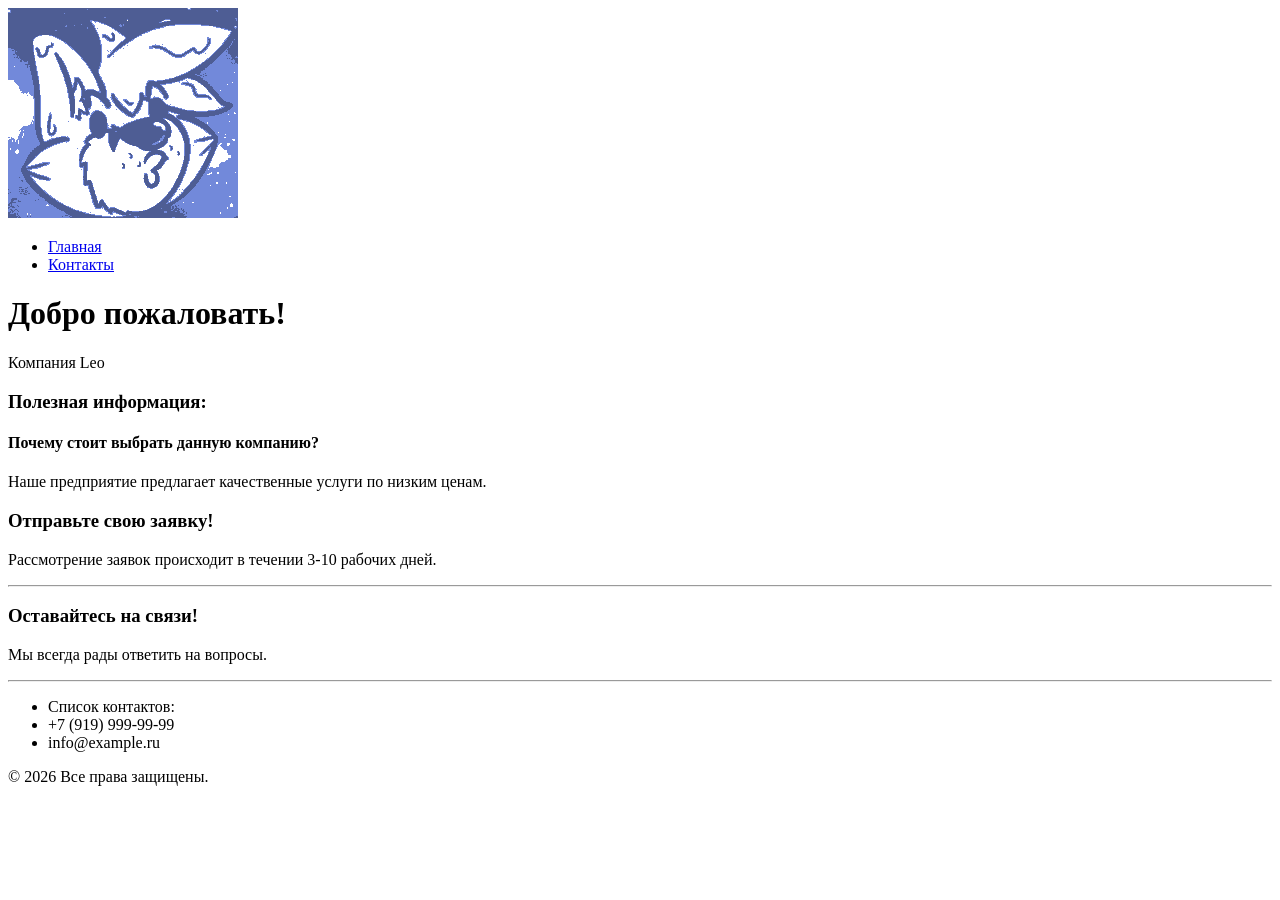
==== index.html @ b614b049 "Rewrote index.html added contacts.html" ====
<!doctype html>
<html>
<head>
    <meta charset="UTF-8">
    <meta name="viewport" content="width=device-width, initial-scale=1.0">
    <title>Главная Страница</title>

</head>
<body>
    <header>
        <div class="logo">
            <a href="index.html">
                <img src="Logo.png" alt="Логотип компании">
            </a>
        </div>
        <nav>
            <ul>
                <li><a href="index.html">Главная</a></li>
                <li><a href="contacts.html">Контакты</a></li>
            </ul>
        </nav>
    </header>

    <main>
        <h1>Добро пожаловать!</h1>
        <p>Компания Leo</p>
        <h3>Полезная информация:</h3>
        <h4>Почему стоит выбрать данную компанию?</h4>
        <p>Наше предприятие предлагает качественные услуги по низким ценам.</p>
        <h3>Отправьте свою заявку!</h3>
        <p>Рассмотрение заявок происходит в течении 3-10 рабочих дней.</p>
        <hr>
    </main>
</body>
<footer>
        <h3>Оставайтесь на связи!</h3>
        <p>Мы всегда рады ответить на вопросы.</p>
        <hr>

        <ul>
            <li>Список контактов:</li>
            <li>+7 (919) 999-99-99</li>
            <li>info@example.ru</li>
        </ul>
        <p>&copy; 2026 Все права защищены.</p>
    </footer>
</html>
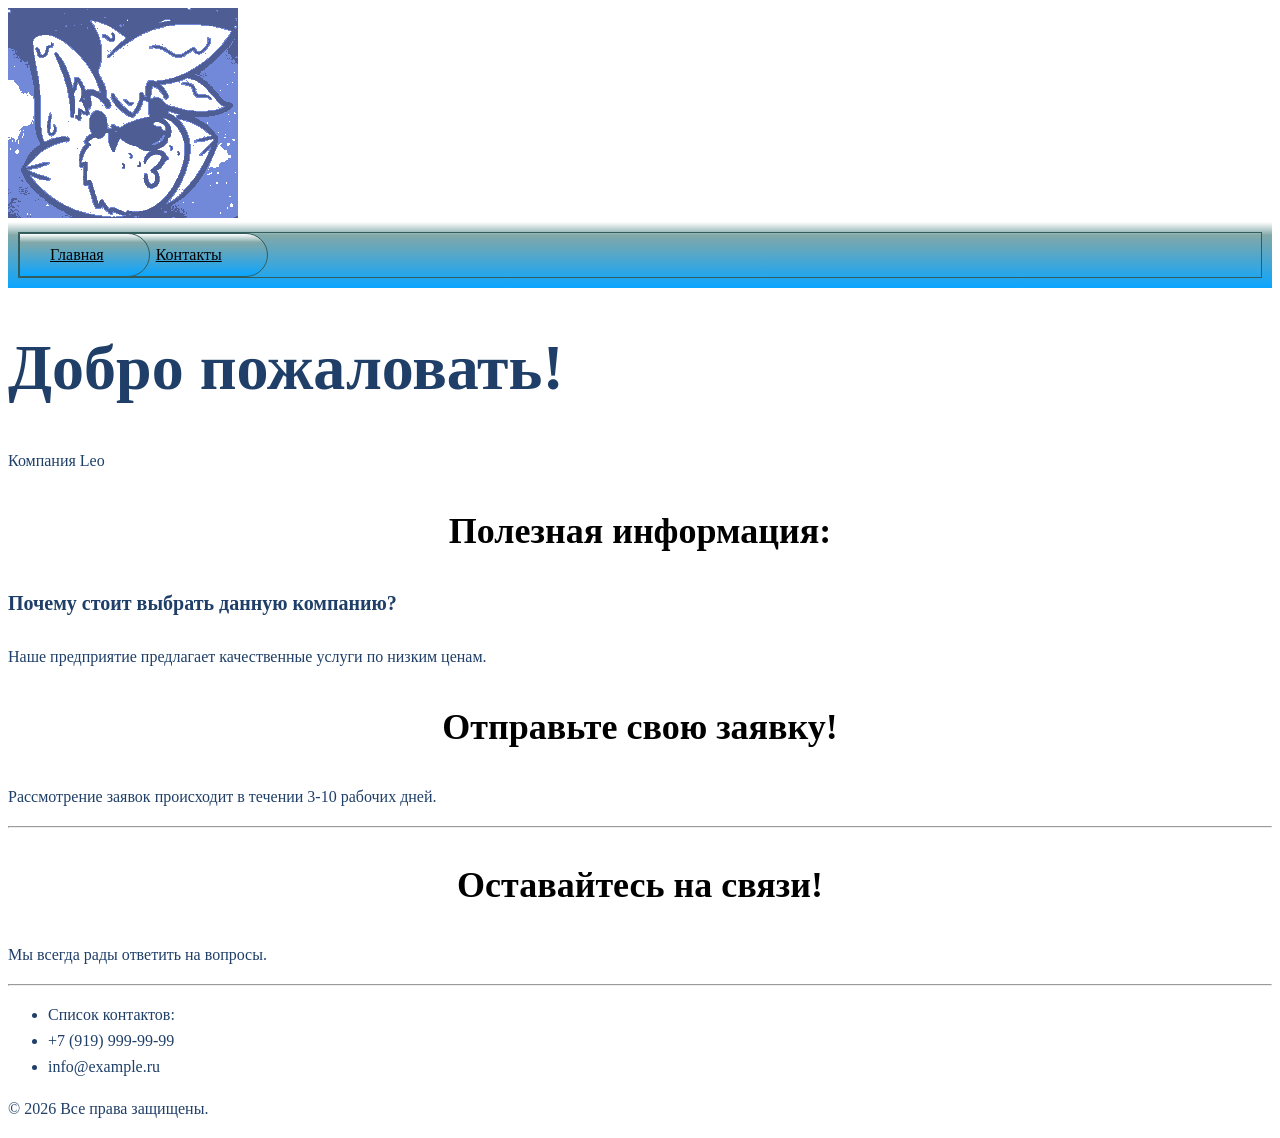
==== commit a4bd4058: "Changed style.css, moved images, changed index.html and contacts.html" ====
--- a/index.html
+++ b/index.html
@@ -4,16 +4,16 @@
     <meta charset="UTF-8">
     <meta name="viewport" content="width=device-width, initial-scale=1.0">
     <title>Главная Страница</title>
-
+    <link rel="stylesheet" href="src/assets/styles/style.css">
 </head>
 <body>
     <header>
         <div class="logo">
             <a href="index.html">
-                <img src="Logo.png" alt="Логотип компании">
+                <img src="src/assets/img/Logo.png" alt="Логотип компании">
             </a>
         </div>
-        <nav>
+        <nav class="breadcrumb-menu"">
             <ul>
                 <li><a href="index.html">Главная</a></li>
                 <li><a href="contacts.html">Контакты</a></li>
@@ -22,26 +22,26 @@
     </header>
 
     <main>
-        <h1>Добро пожаловать!</h1>
-        <p>Компания Leo</p>
-        <h3>Полезная информация:</h3>
-        <h4>Почему стоит выбрать данную компанию?</h4>
-        <p>Наше предприятие предлагает качественные услуги по низким ценам.</p>
-        <h3>Отправьте свою заявку!</h3>
-        <p>Рассмотрение заявок происходит в течении 3-10 рабочих дней.</p>
+        <h1 class="title-main">Добро пожаловать!</h1>
+        <p class="text-primary">Компания Leo</p>
+        <h3 class="title-tertiary">Полезная информация:</h3>
+        <h4 class="title-quaternary">Почему стоит выбрать данную компанию?</h4>
+        <p class="text-primary">Наше предприятие предлагает качественные услуги по низким ценам.</p>
+        <h3 class="title-tertiary">Отправьте свою заявку!</h3>
+        <p class="text-primary">Рассмотрение заявок происходит в течении 3-10 рабочих дней.</p>
         <hr>
     </main>
 </body>
 <footer>
-        <h3>Оставайтесь на связи!</h3>
-        <p>Мы всегда рады ответить на вопросы.</p>
+        <h3 class="title-tertiary">Оставайтесь на связи!</h3>
+        <p class="text-primary">Мы всегда рады ответить на вопросы.</p>
         <hr>
 
         <ul>
-            <li>Список контактов:</li>
-            <li>+7 (919) 999-99-99</li>
-            <li>info@example.ru</li>
+            <li class="text-primary">Список контактов:</li>
+            <li class="text-primary">+7 (919) 999-99-99</li>
+            <li class="text-primary">info@example.ru</li>
         </ul>
-        <p>&copy; 2026 Все права защищены.</p>
-    </footer>
+        <p class="text-primary">&copy; 2026 Все права защищены.</p>
+</footer>
 </html>
--- a/src/assets/styles/style.css
+++ b/src/assets/styles/style.css
@@ -0,0 +1,104 @@
+@import "./global.css";
+@import "./fonts.css";
+@import "./utils.css";
+
+.text-primary{ /*Параграфы*/
+    font-size: 16px;
+    line-height: 26px;
+    color: #1F3F68;
+}
+
+.title-main{ /*h1*/
+    font-size: 64px;
+    color: #1F3F68;
+}
+
+.title-secondary { /*h2*/
+    font-weight: 500;
+    font-size: 44px;
+    text-align: center;
+}
+
+.title-tertiary  { /*h3*/
+    font-size: 36px;
+    text-align: center;
+}
+
+.title-quaternary { /*h4*/
+    font-size: 20px;
+    line-height: 30px;
+    color: #1F3F68;
+}
+
+.form-field {  /*Поля ввода*/
+    border: 1px solid #356EAD;
+    box-sizing: border-box;
+    border-radius: 10px;
+    opacity: 0.4;
+}
+
+.button-submit { /*Отправка формы*/
+    background: linear-gradient(90deg, #4d6cb3 0%, #457dff 50%, #5f00f8 100%);
+    color: #ffffff;
+    text-align: center;
+    font-family: 'Inter';
+    font-weight: 600;
+    font-size: 16px;
+    letter-spacing: 0.5px;
+    text-transform: uppercase;
+    border-radius: 16px;
+    padding: 14px 32px;
+    border: none;
+    cursor: pointer;
+    display: inline-block;
+    transition: opacity 0.2s ease, transform 0.1s ease;
+}
+
+.contact-form { /*Вид формы*/
+    
+    background-image: url('../img/background.png');
+    background-size: cover;
+    background-position: center;
+    background-repeat: no-repeat;
+}
+
+.breadcrumb-menu{ /*Хлебные крошки*/
+    background: linear-gradient(to bottom, #ffffff 0%, #82a8a8 20%, #0aa5ff 100%);
+     padding: 10px;
+}
+
+.breadcrumb-menu ul {
+  display: flex;
+  padding: 0;
+  margin: 0;
+  border: 1px solid #335c5c;
+  overflow: hidden;
+}
+
+.breadcrumb-menu li {
+  margin-right: -25px; 
+  position: relative;
+}
+
+.breadcrumb-menu li a, 
+.breadcrumb-menu li.active {
+  display: block;
+  padding: 12px 45px 12px 30px;
+  color: #000;
+  font-size: 16px;
+  background: linear-gradient(to bottom, #ffffff 0%, #82a8a8 20%, #0aa5ff 100%);
+  border-radius: 0 30px 30px 0;
+  border: 1px solid #335c5c;
+} 
+
+.breadcrumbs li.active {
+  background: transparent;
+  border-color: transparent;
+  box-shadow: none;
+}
+/*Настройка z-index*/
+.breadcrumb-menu li:nth-child(1) { z-index: 4; }
+.breadcrumb-menu li:nth-child(2) { z-index: 3; }
+.breadcrumb-menu li:nth-child(3) { z-index: 2; }
+.breadcrumb-menu li:nth-child(4) { z-index: 1; }
+
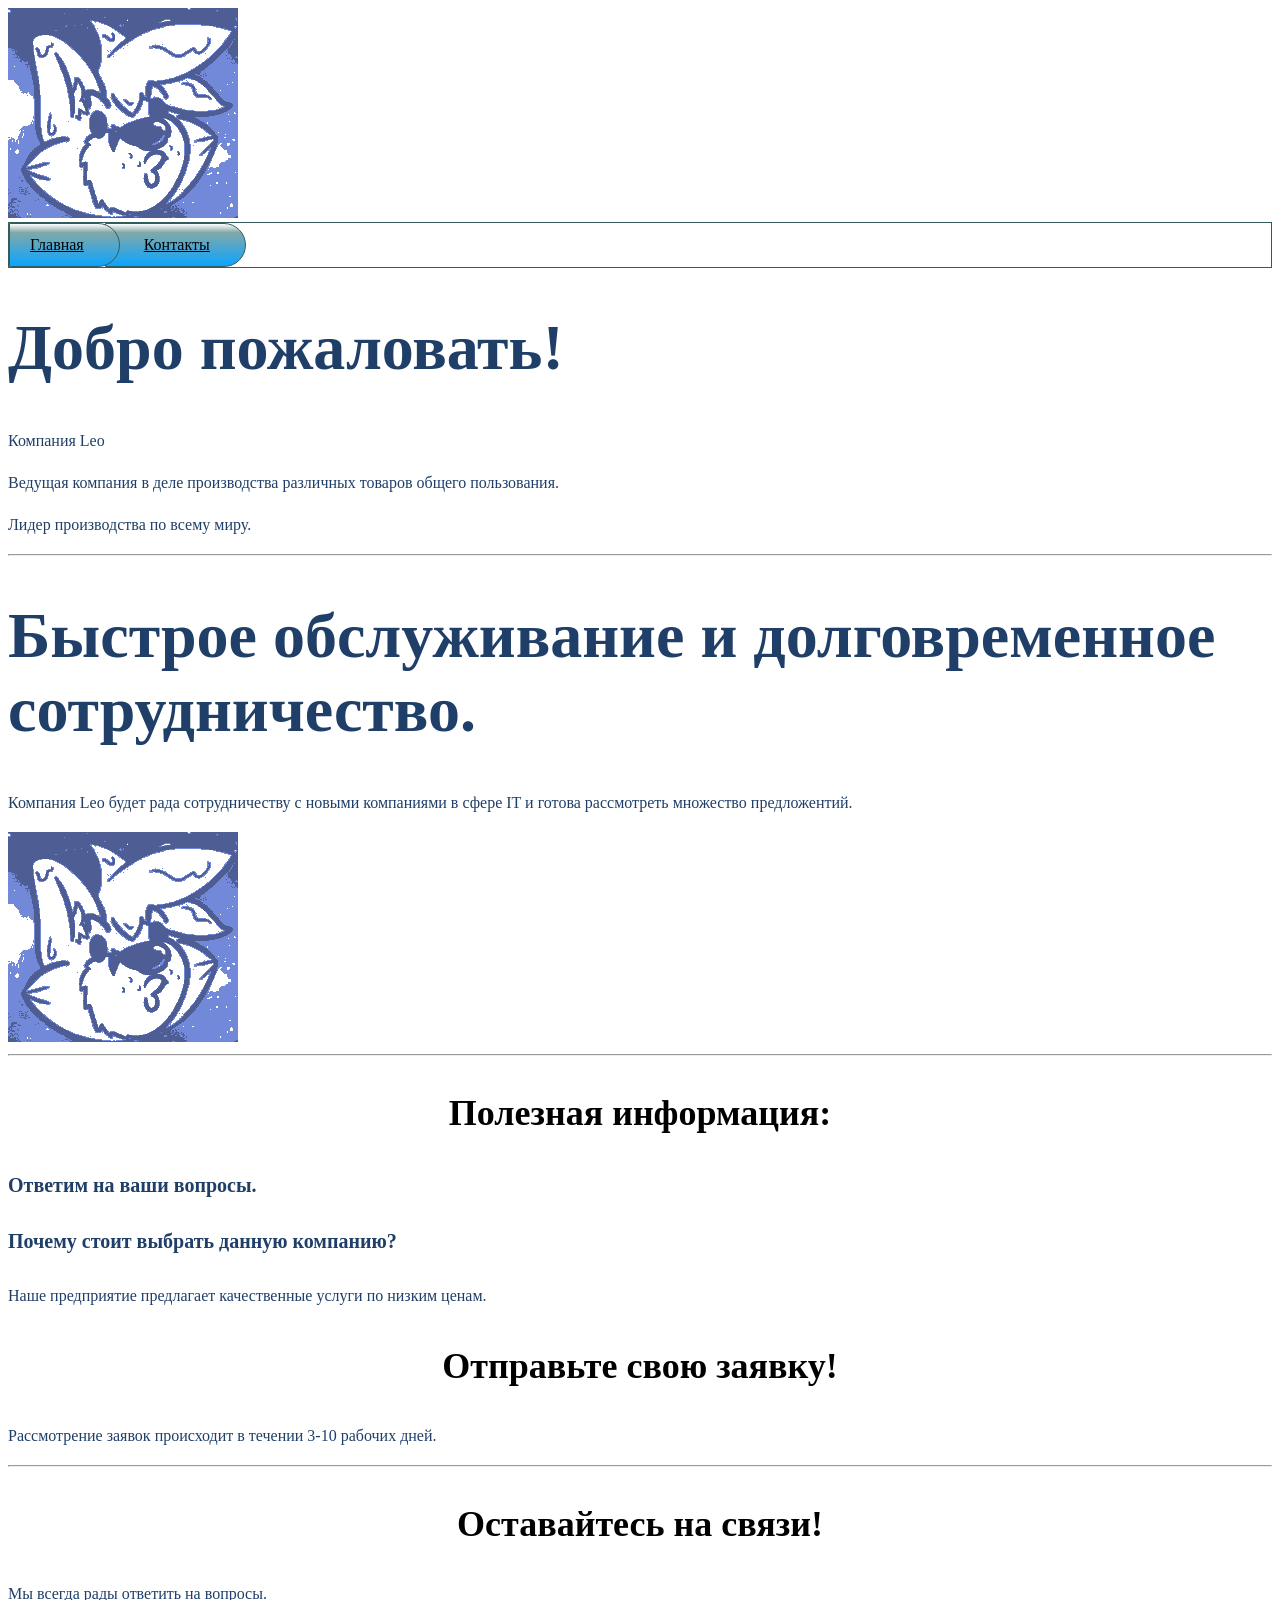
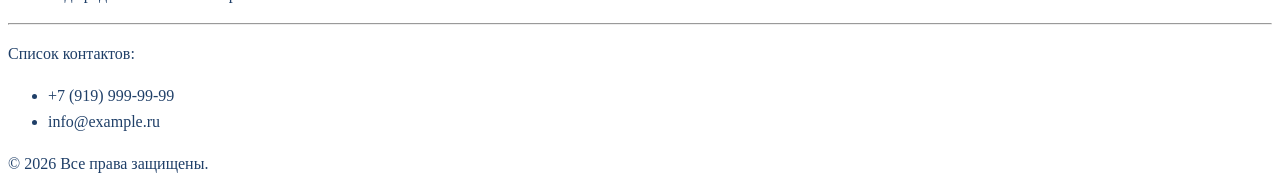
==== commit e713bc1a: "Added blocks. Fixed styles." ====
--- a/index.html
+++ b/index.html
@@ -7,13 +7,13 @@
     <link rel="stylesheet" href="src/assets/styles/style.css">
 </head>
 <body>
-    <header>
+    <header class = "main-header">
         <div class="logo">
             <a href="index.html">
                 <img src="src/assets/img/Logo.png" alt="Логотип компании">
             </a>
         </div>
-        <nav class="breadcrumb-menu"">
+        <nav class="breadcrumb-menu">
             <ul>
                 <li><a href="index.html">Главная</a></li>
                 <li><a href="contacts.html">Контакты</a></li>
@@ -22,26 +22,65 @@
     </header>
 
     <main>
-        <h1 class="title-main">Добро пожаловать!</h1>
-        <p class="text-primary">Компания Leo</p>
-        <h3 class="title-tertiary">Полезная информация:</h3>
-        <h4 class="title-quaternary">Почему стоит выбрать данную компанию?</h4>
-        <p class="text-primary">Наше предприятие предлагает качественные услуги по низким ценам.</p>
-        <h3 class="title-tertiary">Отправьте свою заявку!</h3>
-        <p class="text-primary">Рассмотрение заявок происходит в течении 3-10 рабочих дней.</p>
+        <div class = "welcome-section">
+            <div class = "welcome-message">
+                <h1 class="title-main">Добро пожаловать!</h1>
+                <p class="text-primary">Компания Leo</p>
+            </div>
+            
+            <div class = "welcome-description">
+                <p class="text-primary">Ведущая компания в деле производства различных товаров общего пользования.</p>
+                <p class="text-primary">Лидер производства по всему миру.</p>
+            </div>
+        </div>
+        <hr>
+
+        <div class = "advert-section">
+            <div class = "advert-section-text">
+                <h1 class="title-main">Быстрое обслуживание и долговременное сотрудничество.</h1>
+                <p class="text-primary">Компания Leo будет рада сотрудничеству с новыми компаниями в сфере IT и готова рассмотреть множество предложентий.</p>
+            </div>
+            
+            <div class = "advert-section-img">
+                <div class="logo">
+                    <a href="index.html">
+                    <img src="src/assets/img/Logo.png" alt="Логотип компании">
+                    </a>
+                </div>
+            </div>
+        </div>
+        <hr>
+        
+        <div class = "main-section">
+            <div class = "info-title">
+                <h3 class="title-tertiary">Полезная информация:</h3>
+                <h4 class="title-quaternary">Ответим на ваши вопросы.</h4>
+            </div>
+            
+            <div class = "info-block">
+                <h4 class="title-quaternary">Почему стоит выбрать данную компанию?</h4>
+                <p class="text-primary">Наше предприятие предлагает качественные услуги по низким ценам.</p>
+            </div>
+            
+            <div class = "info-block">
+                <h3 class="title-tertiary">Отправьте свою заявку!</h3>
+                <p class="text-primary">Рассмотрение заявок происходит в течении 3-10 рабочих дней.</p>
+            </div>
+            
+        </div>
         <hr>
     </main>
-</body>
-<footer>
+    <footer class = "main-footer">
         <h3 class="title-tertiary">Оставайтесь на связи!</h3>
         <p class="text-primary">Мы всегда рады ответить на вопросы.</p>
         <hr>
-
-        <ul>
-            <li class="text-primary">Список контактов:</li>
+        <p class="text-primary">Список контактов:</p>
+        <ul class = "footer-info-blocks">
             <li class="text-primary">+7 (919) 999-99-99</li>
             <li class="text-primary">info@example.ru</li>
         </ul>
         <p class="text-primary">&copy; 2026 Все права защищены.</p>
-</footer>
+    </footer>
+</body>
+
 </html>
--- a/src/assets/styles/style.css
+++ b/src/assets/styles/style.css
@@ -62,10 +62,7 @@
     background-repeat: no-repeat;
 }
 
-.breadcrumb-menu{ /*Хлебные крошки*/
-    background: linear-gradient(to bottom, #ffffff 0%, #82a8a8 20%, #0aa5ff 100%);
-     padding: 10px;
-}
+/*Хлебные крошки*/
 
 .breadcrumb-menu ul {
   display: flex;
@@ -76,27 +73,32 @@
 }
 
 .breadcrumb-menu li {
-  margin-right: -25px; 
+  margin-right: -15px; 
   position: relative;
 }
 
 .breadcrumb-menu li a, 
 .breadcrumb-menu li.active {
   display: block;
-  padding: 12px 45px 12px 30px;
+  padding: 12px 35px 12px 38px;
   color: #000;
   font-size: 16px;
   background: linear-gradient(to bottom, #ffffff 0%, #82a8a8 20%, #0aa5ff 100%);
   border-radius: 0 30px 30px 0;
   border: 1px solid #335c5c;
+  
 } 
+
+.breadcrumb-menu li:first-child a {
+  padding-left: 20px;
+}
 
 .breadcrumbs li.active {
   background: transparent;
   border-color: transparent;
   box-shadow: none;
 }
-/*Настройка z-index*/
+/*Настройка z-index крошек*/
 .breadcrumb-menu li:nth-child(1) { z-index: 4; }
 .breadcrumb-menu li:nth-child(2) { z-index: 3; }
 .breadcrumb-menu li:nth-child(3) { z-index: 2; }
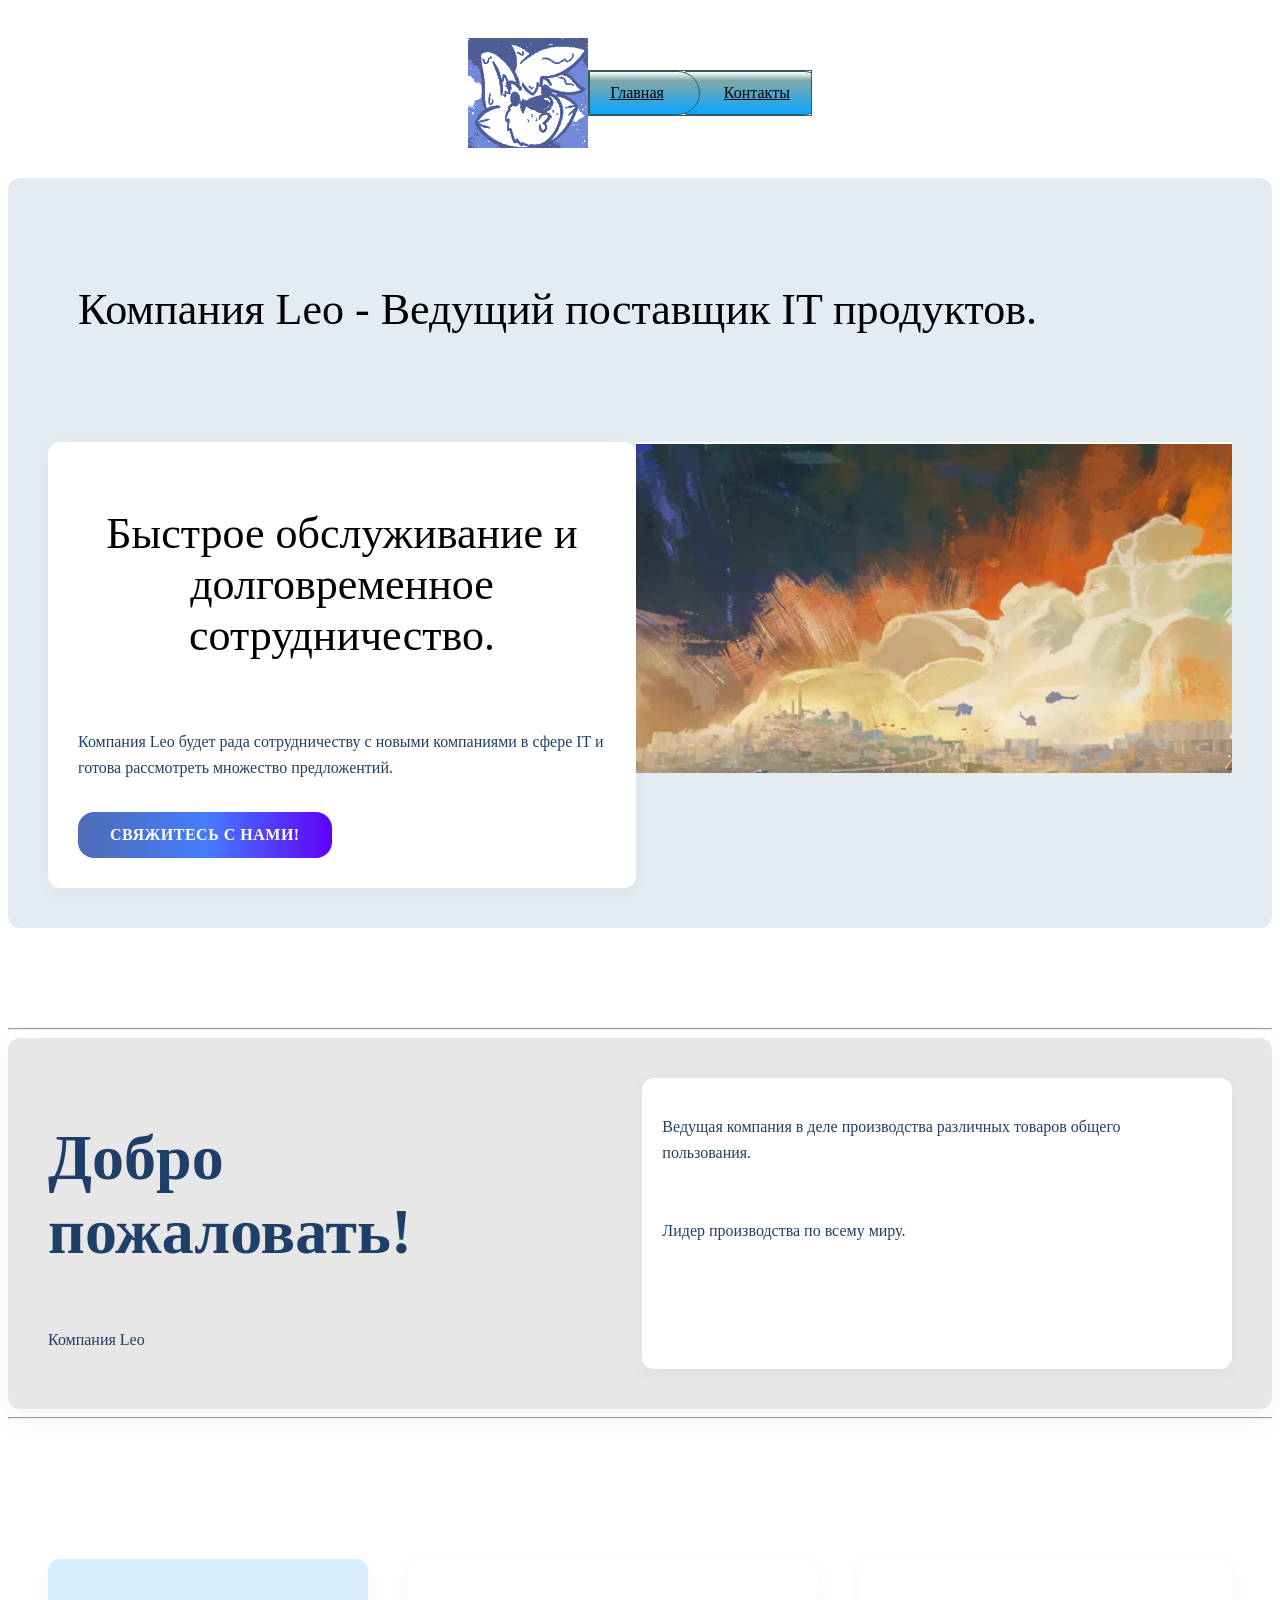
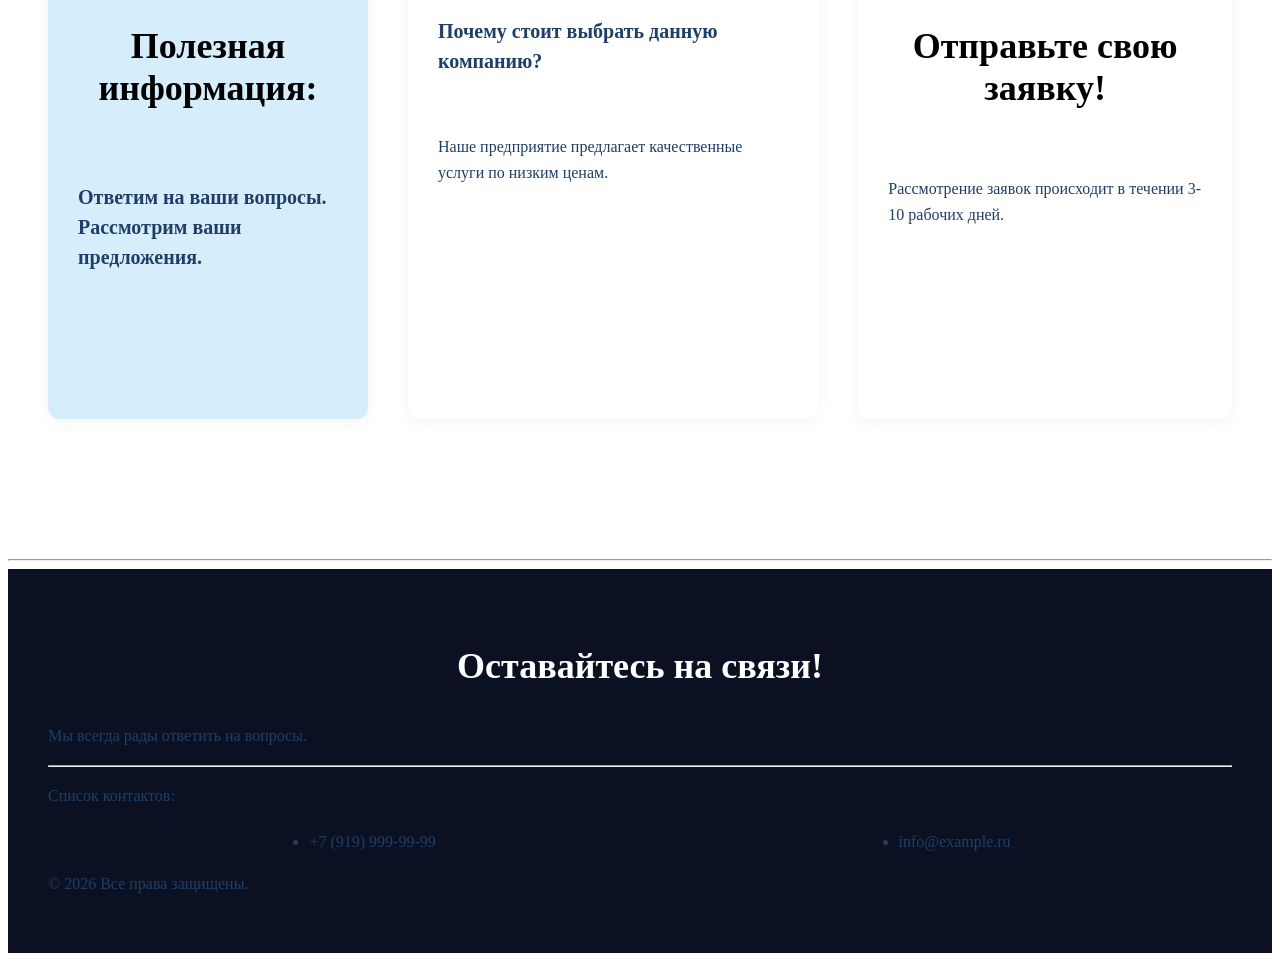
==== commit e7da6067: "Added blocks to styles.css for contacts.html and index.html" ====
--- a/index.html
+++ b/index.html
@@ -22,6 +22,31 @@
     </header>
 
     <main>
+        <div class = "advert-section">
+
+            <div class = "advert-section-title">
+                <h2 class="title-secondary">Компания Leo - Ведущий поставщик IT продуктов.</h2>
+            </div>
+
+            <div class="advert-body">
+
+                <div class = "advert-section-text">
+                    <h2 class="title-secondary">Быстрое обслуживание и долговременное сотрудничество.</h2>
+                    <p class="text-primary">Компания Leo будет рада сотрудничеству с новыми компаниями в сфере IT и готова рассмотреть множество предложентий.</p>
+                    
+                    <a href="contacts.html">
+                        <button class="button-submit">Свяжитесь с нами!</button>
+                    </a>
+                    
+                </div>
+
+                <div class = "advert-section-img">
+                    <img src="src/assets/img/advert.png" alt="Задник">
+                </div>
+            </div>
+        </div>
+        <hr>
+
         <div class = "welcome-section">
             <div class = "welcome-message">
                 <h1 class="title-main">Добро пожаловать!</h1>
@@ -34,27 +59,11 @@
             </div>
         </div>
         <hr>
-
-        <div class = "advert-section">
-            <div class = "advert-section-text">
-                <h1 class="title-main">Быстрое обслуживание и долговременное сотрудничество.</h1>
-                <p class="text-primary">Компания Leo будет рада сотрудничеству с новыми компаниями в сфере IT и готова рассмотреть множество предложентий.</p>
-            </div>
-            
-            <div class = "advert-section-img">
-                <div class="logo">
-                    <a href="index.html">
-                    <img src="src/assets/img/Logo.png" alt="Логотип компании">
-                    </a>
-                </div>
-            </div>
-        </div>
-        <hr>
         
         <div class = "main-section">
             <div class = "info-title">
                 <h3 class="title-tertiary">Полезная информация:</h3>
-                <h4 class="title-quaternary">Ответим на ваши вопросы.</h4>
+                <h4 class="title-quaternary">Ответим на ваши вопросы. Рассмотрим ваши предложения.</h4>
             </div>
             
             <div class = "info-block">
--- a/src/assets/styles/style.css
+++ b/src/assets/styles/style.css
@@ -51,15 +51,6 @@
     border: none;
     cursor: pointer;
     display: inline-block;
-    transition: opacity 0.2s ease, transform 0.1s ease;
-}
-
-.contact-form { /*Вид формы*/
-    
-    background-image: url('../img/background.png');
-    background-size: cover;
-    background-position: center;
-    background-repeat: no-repeat;
 }
 
 /*Хлебные крошки*/
@@ -104,3 +95,186 @@
 .breadcrumb-menu li:nth-child(3) { z-index: 2; }
 .breadcrumb-menu li:nth-child(4) { z-index: 1; }
 
+/*Блоки*/
+
+/*index*/
+
+/*Welcome*/
+.welcome-section {
+    display: flex;
+    gap: 40px;
+    background: #e7e7e7;
+    padding: 40px;
+    border-radius: 12px;
+    box-shadow: 0 10px 30px rgba(31, 63, 104, 0.05);
+}
+
+.welcome-message {
+    display: flex;
+    flex-direction: column;
+}
+
+.welcome-description {
+    display: flex;
+    flex-direction: column; 
+    gap: 20px; 
+    background-color: #ffffff;
+    padding: 20px;
+    border-radius: 12px;
+    box-shadow: 0 4px 15px rgba(31, 63, 104, 0.05);
+    max-width: 600px;    
+    margin-left: auto;   
+}
+/*advert*/
+.advert-section{
+    display: flex;
+    flex-direction: column;
+    gap: 40px; 
+    padding: 40px;
+    background: #e4ecf1;
+    border-radius: 12px; 
+    margin-bottom: 100px;
+}
+
+.advert-body{
+    display: flex;
+    flex-direction: row;
+}
+
+.advert-section-title{
+    display: flex;
+    text-align: left;
+    padding: 30px;
+}
+
+.advert-section-text{
+    display:flex;
+    flex-direction: column; 
+    gap: 15px; 
+    background-color: #ffffff;
+    padding: 30px;
+    border-radius: 12px;
+    box-shadow: 0 4px 15px rgba(31, 63, 104, 0.05);
+    max-width: 1200px;
+}
+
+.advert-section-img{
+    margin-left: auto;
+    flex-shrink: 0;
+}
+
+/*Main*/
+.main-section {
+    display: flex;
+    justify-content: space-around;
+    align-items: center;
+    gap: 40px;
+    padding: 40px;
+    margin-top: 100px;
+    margin-bottom: 100px;
+}
+
+.info-title {
+    display: flex;
+    flex-direction: column; 
+    gap: 10px;              
+    padding: 30px;
+    width: 30%;
+    height: 400px;
+    background-color: #d6eefc;
+    box-shadow: 0 4px 15px rgba(31, 63, 104, 0.05);
+    border-radius: 12px;
+}
+
+.info-block{
+    display:flex;
+    flex-direction: column; 
+    gap: 15px; 
+    background-color: #ffffff;
+    height: 400px;
+    padding: 30px;
+    border-radius: 12px;
+    box-shadow: 0 4px 15px rgba(31, 63, 104, 0.05);
+}
+
+/*contacts*/
+
+.contact-title{
+    display: flex;
+    justify-content: center;
+    background-color: #d6eefc;
+    padding: 20px 40px;       
+    border-radius: 12px;
+    box-shadow: 0 4px 15px rgba(31, 63, 104, 0.05);
+    margin: 0;  
+}
+
+.contact-info-block {
+    display: flex;
+    flex-direction: row;
+    gap: 30px;
+    background-color: #ffffff;
+    padding: 30px;
+    border-radius: 12px;
+    box-shadow: 0 4px 15px rgba(31, 63, 104, 0.05);
+}
+
+.contact-details {
+    display: flex;
+    flex-direction: row;
+    gap: 30px;
+    background-color: #ecf6f8;
+    padding: 30px;
+    border-radius: 12px;
+    box-shadow: 0 4px 15px rgba(31, 63, 104, 0.05);
+}
+
+.contact-form-block {
+    display: flex;
+    justify-content: center;
+}
+
+.contact-form-style {
+    display: flex;
+    gap: 30px;
+    padding: 30px;
+    border-radius: 12px;
+    box-shadow: 0 4px 15px rgba(31, 63, 104, 0.05);
+    background-image: url('../img/background.png');
+    background-size: cover;
+    background-position: center;
+    background-repeat: no-repeat;
+}
+
+
+/*Header*/
+.main-header {
+    display: flex;
+    position: sticky;
+    top:0;
+    justify-content: center;
+    align-items: center;
+    padding: 30px 20px;
+}
+
+.logo img {
+    width: 120px; 
+    height: auto;
+    display: block; 
+}
+
+/*Footer*/
+.main-footer {
+    background-color: #0b1122; 
+    color: #ffffff;
+    padding: 40px;
+    bottom:0;
+}
+
+.footer-info-blocks {
+    display: flex;
+    justify-content: space-around;
+    flex-wrap: wrap;
+    gap: 20px;
+    margin-top: 20px;
+}
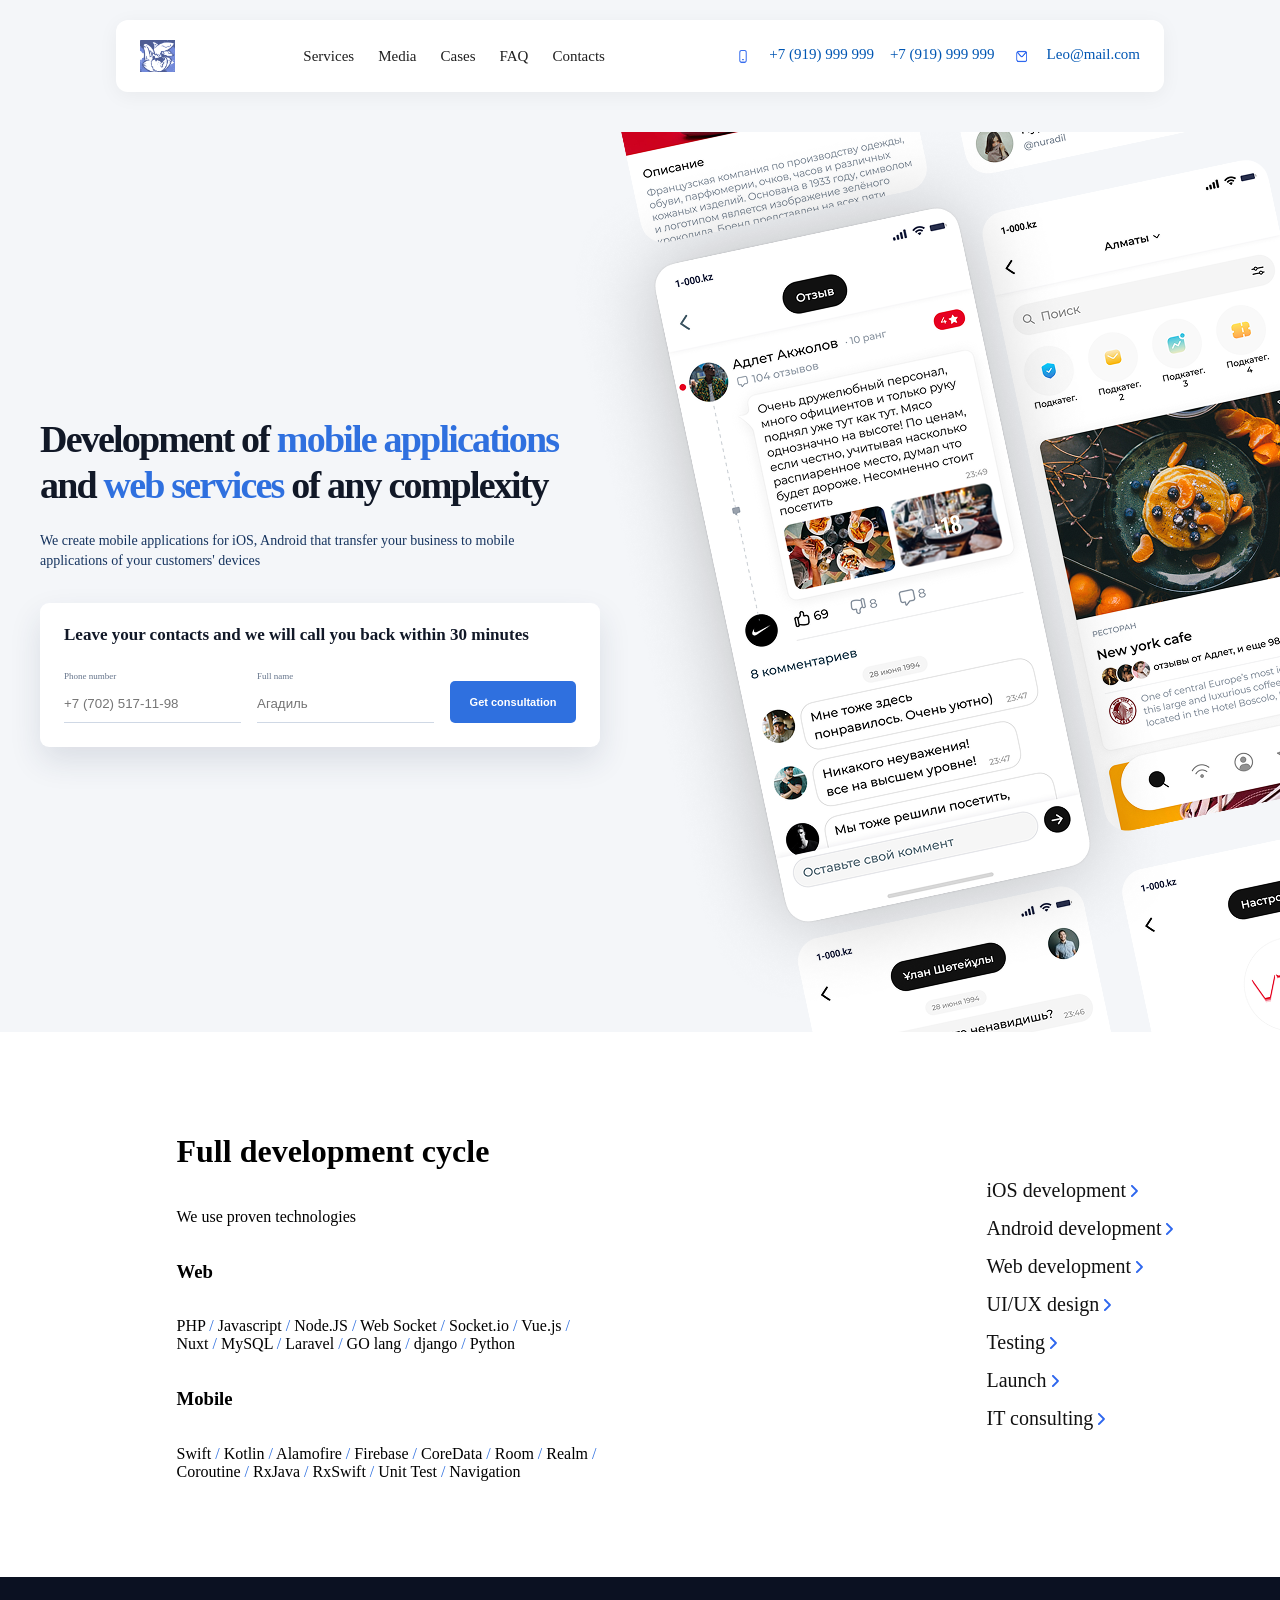
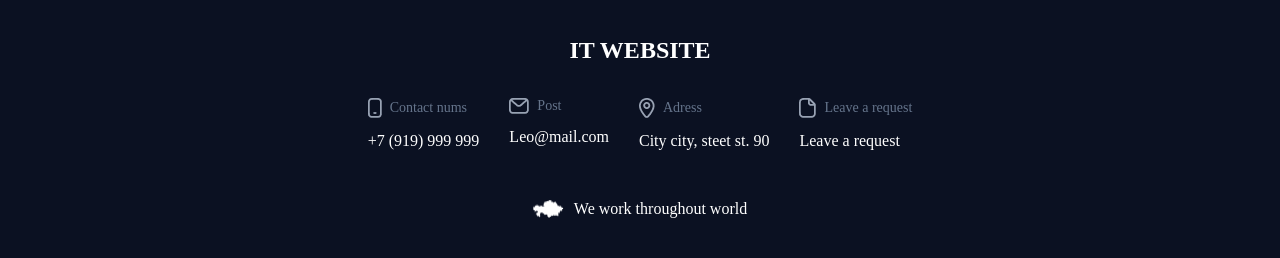
==== commit a7af9c0f: "Removed Contacts.html, rewrote index.html, style.css. Added mobile breakpoints" ====
--- a/index.html
+++ b/index.html
@@ -7,88 +7,172 @@
     <link rel="stylesheet" href="src/assets/styles/style.css">
 </head>
 <body>
-    <header class = "main-header">
-        <div class="logo">
-            <a href="index.html">
-                <img src="src/assets/img/Logo.png" alt="Логотип компании">
-            </a>
-        </div>
-        <nav class="breadcrumb-menu">
-            <ul>
-                <li><a href="index.html">Главная</a></li>
-                <li><a href="contacts.html">Контакты</a></li>
-            </ul>
-        </nav>
-    </header>
+
+    <div class="header-wrapper">
+        <header class="pc-header">
+            <div class="header-logo">
+                <a href="index.html">
+                    <img src="src/assets/img/Logo.png">
+                </a>
+            </div>
+
+            <nav class="header-nav">
+                <a href="#" class="header-nav-link">Services</a>
+                <a href="#" class="header-nav-link">Media</a>
+                <a href="#" class="header-nav-link">Cases</a>
+                <a href="#" class="header-nav-link">FAQ</a>
+                <a href="#" class="header-nav-link">Contacts</a>
+            </nav>
+
+            <div class="header-contacts">
+                <div class="header-phones">
+                    <img src="src/assets/img/phone.png" alt="" class="header-icon">
+                    <a href="tel:+77072548147" class="header-phone-link">+7 (919) 999 999</a>
+                    <a href="tel:+77783959026" class="header-phone-link">+7 (919) 999 999</a>
+                    <img src="src/assets/img/mail.png" alt="" class="header-icon">
+                    <a class="header-email-link">Leo@mail.com</a>
+                </div>
+            </div>
+        </header>
+    </div>
+
+    <div class="mobile-header-wrapper">
+        <header class="mobile-header">
+            <div class="mobile-burger">
+                <a href="index.html">
+                    <img src="src/assets/img/menu.png">
+                </a>
+            </div>
+            <div class="header-logo">
+                <a href="index.html">
+                    <img src="src/assets/img/Logo.png">
+                </a>
+            </div>
+            <div class="header-contacts">
+                <img src="src/assets/img/mail.png" alt="" class="header-icon">
+                <a class="header-email-link">Leo@mail.com</a>
+            </div>
+        </header>
+    </div>
 
     <main>
-        <div class = "advert-section">
+        <div class="hero-block">
+            <div class="hero-left">
+                <div class="hero-description">
+                    <h1>
+                        Development of <span> mobile applications </span> and <span> web services </span>
+                        of any complexity
+                    </h1>
+                    <p>
+                        We create mobile applications for iOS, Android that transfer
+                        your business to mobile applications of your customers' devices
+                    </p>
+                </div>
+                <div class="mobile-hero-image">
+                    <img src="src/assets/img/Group 1.png">
+                </div>
+                <div class="hero-content">
+                    <form class="hero-form" action="#" method="post"> 
+                        <h2> Leave your contacts and we will call you back within 30 minutes </h2> 
 
-            <div class = "advert-section-title">
-                <h2 class="title-secondary">Компания Leo - Ведущий поставщик IT продуктов.</h2>
+                        <div class="form-field"> 
+                            <label for="hero-phone">Phone number</label> 
+                            <input id="hero-phone" type="tel" name="phone" placeholder="+7 (702) 517-11-98" required> 
+                        </div> 
+                    
+                        <div class="form-field"> 
+                            <label for="hero-name">Full name</label> 
+                            <input id="hero-name" type="text" name="name" placeholder="Агадиль" required> 
+                        </div> 
+                    
+                        <button type="submit"> Get consultation </button> 
+                    </form>
+                </div>
+            </div>
+            <div class="hero-image">
+                <img src="src/assets/img/Group 1.png">
+            </div>
+        </div>
+
+        <div class="dev-cycle-block">
+            <div class="dev-cycle-info">
+                <h1>
+                    Full development cycle
+                </h1>
+                <p>
+                    We use proven technologies
+                </p>
+                <div class="dev-cycle-listing">
+                    <h3>
+                        Web
+                    </h3>
+                    <p>
+                        PHP <span>/</span> Javascript <span>/</span> Node.JS <span>/</span> Web Socket <span>/</span> Socket.io <span>/</span> Vue.js
+                        <span>/</span> <br> Nuxt <span>/</span> MySQL <span>/</span> Laravel <span>/</span> GO lang <span>/</span> django <span>/</span> Python
+                    </p>
+                </div>
+                <div class="dev-cycle-listing">
+                    <h3>
+                        Mobile
+                    </h3>
+                    <p>
+                        Swift <span>/</span>  Kotlin <span>/</span>  Alamofire <span>/</span>  Firebase <span>/</span>  CoreData <span>/</span>  Room <span>/</span>  Realm 
+                        <span>/</span> <br>Coroutine <span>/</span> RxJava <span>/</span> RxSwift <span>/</span> Unit Test <span>/</span> Navigation
+                    </p>
+                </div>
+            </div>
+            <div class="dev-cycle-tabs">
+                <a href="#">
+                    iOS development <img src="src/assets/img/arrow.png">
+                </a>
+                <a href="#">
+                    Android development <img src="src/assets/img/arrow.png">
+                </a>
+                <a href="#">
+                    Web development <img src="src/assets/img/arrow.png">
+                </a>
+                <a href="#">
+                    UI/UX design <img src="src/assets/img/arrow.png">
+                </a>
+                <a href="#">
+                    Testing <img src="src/assets/img/arrow.png">
+                </a>
+                <a href="#">
+                    Launch <img src="src/assets/img/arrow.png">
+                </a>
+                <a href="#">
+                    IT consulting <img src="src/assets/img/arrow.png">
+                </a>
+            </div>
+        </div>
+    </main>
+    <footer class = "main-footer">
+        <h2>IT WEBSITE</h2>
+        <div class="footer-info-blocks">
+            <div>
+                <p><img src="src/assets/img/phone1.png"> Contact nums</p>
+                <a href="#" class="footer-item-link">+7 (919) 999 999</a>
             </div>
 
-            <div class="advert-body">
+            <div>
+                <p><img src="src/assets/img/mail1.png"> Post</p>
+                <a href="#" class="footer-item-link">Leo@mail.com</a>
+            </div>
 
-                <div class = "advert-section-text">
-                    <h2 class="title-secondary">Быстрое обслуживание и долговременное сотрудничество.</h2>
-                    <p class="text-primary">Компания Leo будет рада сотрудничеству с новыми компаниями в сфере IT и готова рассмотреть множество предложентий.</p>
-                    
-                    <a href="contacts.html">
-                        <button class="button-submit">Свяжитесь с нами!</button>
-                    </a>
-                    
-                </div>
+            <div>
+                <p><img src="src/assets/img/address.png" > Adress</p>
+                <span class="footer-item-link">City city, steet st. 90</span>
+            </div>
 
-                <div class = "advert-section-img">
-                    <img src="src/assets/img/advert.png" alt="Задник">
-                </div>
+            <div>
+                <p><img src="src/assets/img/document.png"> Leave a request</p>
+                <a href="#" class="footer-item-link">Leave a request</a>
             </div>
         </div>
-        <hr>
-
-        <div class = "welcome-section">
-            <div class = "welcome-message">
-                <h1 class="title-main">Добро пожаловать!</h1>
-                <p class="text-primary">Компания Leo</p>
-            </div>
-            
-            <div class = "welcome-description">
-                <p class="text-primary">Ведущая компания в деле производства различных товаров общего пользования.</p>
-                <p class="text-primary">Лидер производства по всему миру.</p>
-            </div>
+        <div class="footer-bottom">
+            <img src="src/assets/img/map.png" >
+            <span>We work throughout world</span>
         </div>
-        <hr>
-        
-        <div class = "main-section">
-            <div class = "info-title">
-                <h3 class="title-tertiary">Полезная информация:</h3>
-                <h4 class="title-quaternary">Ответим на ваши вопросы. Рассмотрим ваши предложения.</h4>
-            </div>
-            
-            <div class = "info-block">
-                <h4 class="title-quaternary">Почему стоит выбрать данную компанию?</h4>
-                <p class="text-primary">Наше предприятие предлагает качественные услуги по низким ценам.</p>
-            </div>
-            
-            <div class = "info-block">
-                <h3 class="title-tertiary">Отправьте свою заявку!</h3>
-                <p class="text-primary">Рассмотрение заявок происходит в течении 3-10 рабочих дней.</p>
-            </div>
-            
-        </div>
-        <hr>
-    </main>
-    <footer class = "main-footer">
-        <h3 class="title-tertiary">Оставайтесь на связи!</h3>
-        <p class="text-primary">Мы всегда рады ответить на вопросы.</p>
-        <hr>
-        <p class="text-primary">Список контактов:</p>
-        <ul class = "footer-info-blocks">
-            <li class="text-primary">+7 (919) 999-99-99</li>
-            <li class="text-primary">info@example.ru</li>
-        </ul>
-        <p class="text-primary">&copy; 2026 Все права защищены.</p>
     </footer>
 </body>
 
--- a/src/assets/styles/style.css
+++ b/src/assets/styles/style.css
@@ -2,279 +2,617 @@
 @import "./fonts.css";
 @import "./utils.css";
 
-.text-primary{ /*Параграфы*/
-    font-size: 16px;
-    line-height: 26px;
-    color: #1F3F68;
-}
-
-.title-main{ /*h1*/
-    font-size: 64px;
-    color: #1F3F68;
-}
-
-.title-secondary { /*h2*/
+/*ПК*/
+body {
+    background-color: #f4f6f9;
+}
+
+/*Шапка*/
+.header-wrapper{
+    display: flex;
+    position: sticky;
+    top: 20px;
+    z-index: 1000;
+    justify-content: center;
+    width: 100%;
+}
+
+.pc-header {
+    display: flex;
+    background: #ffffff;
+    top: 0;
+    width: 1000px;
+    border-radius: 12px;
+    box-shadow: 0 4px 20px rgba(0, 0, 0, 0.05);
+    padding: 0 24px;
+    height: 72px;
+    align-items: center;
+    justify-content: space-between;
+}
+
+.header-logo img {
+    display: flex;
+    height: 32px;
+}
+
+.header-nav {
+    display: flex;
+    gap: 24px;
+}
+
+.header-nav-link {
+    color: #202020;
+    text-decoration: none;
+    font-size: 15px;
     font-weight: 500;
-    font-size: 44px;
-    text-align: center;
-}
-
-.title-tertiary  { /*h3*/
-    font-size: 36px;
-    text-align: center;
-}
-
-.title-quaternary { /*h4*/
-    font-size: 20px;
-    line-height: 30px;
-    color: #1F3F68;
-}
-
-.form-field {  /*Поля ввода*/
-    border: 1px solid #356EAD;
-    box-sizing: border-box;
-    border-radius: 10px;
-    opacity: 0.4;
-}
-
-.button-submit { /*Отправка формы*/
-    background: linear-gradient(90deg, #4d6cb3 0%, #457dff 50%, #5f00f8 100%);
+}
+
+.header-nav-link:hover {
+    color: #0056b3;
+}
+
+.header-contacts {
+    display: flex;
+    align-items: center;
+    gap: 32px;
+}
+
+.header-block {
+    display: flex;
+    align-items: center;
+    gap: 12px;
+}
+
+.header-icon {
+    width: 20px;
+    height: 20px;
+}
+
+.header-phones {
+    display: flex;
+    gap: 16px;
+}
+
+.header-phone-link {
+    color: #0056b3;
+    text-decoration: none;
+    font-size: 15px;
+    font-weight: 500;
+}
+
+.header-email-link {
+    color: #0056b3;
+    text-decoration: none;
+    font-size: 15px;
+    font-weight: 500;
+}
+
+/*Крошки*/
+.breadcrumbs {
+    display: flex;
+    flex-wrap: nowrap;
+    margin-top: 24px;
+    gap: 4px;
+}
+
+.breadcrumbs__link {
+    font-style: normal;
+    font-weight: 400;
+    font-size: 14px;
+    line-height: 21px;
+    color: #202020;
+    white-space: nowrap;
+    text-decoration: none;
+}
+
+/*Экран 1*/
+.hero-block {
+    display: flex;
+    width: 100%;
+    max-width: 1200px;
+    margin: 60px auto 0;
+    padding: 0 24px;
+    flex-direction: row;         
+    justify-content: space-between;
+    align-items: center;         
+}
+
+.hero-left {
+    display: flex;
+    flex-direction: column;      
+    align-items: flex-start;     
+    width: 100%;
+    max-width: 560px;            
+    gap: 32px;                   
+}
+
+.hero-description h1 span {
+    color: #2f70df;
+}
+
+.hero-content {
+    width: 100%;
+    position: relative;
+}
+
+.hero-description {
+    display: flex;        
+    width: 100%;
+    max-width: 520px;       
+    margin: 0;
+    text-align: left;
+    flex-direction: column;
+}
+
+.hero-description h1 {
+    margin: 0 0 22px; 
+    font-weight: 700;
+    letter-spacing: -1.8px;
+    color: #111827;
+    font-size: 38px;
+    line-height: 1.2;
+}
+
+.hero-description p {
+    max-width: 510px;
+    font-size: 14px;
+    line-height: 1.45;
+    color: #16345f;
+    margin: 0;
+}
+
+.hero-form {
+    display: grid;
+    max-width: 1500px;
+    padding: 22px 24px 24px;
+    grid-template-columns: 1fr 1fr 126px; 
+    column-gap: 16px;
+    row-gap: 8px;
+    align-items: end;
+    background: #ffffff;
+    border-radius: 9px;
+    box-shadow: 0 14px 32px rgba(32, 52, 79, 0.12);
+}
+
+.hero-form h2 {
+    grid-column: 1 / -1;
+    margin: 0 0 18px;
+    font-size: 17px;
+    line-height: 1.15;
+    font-weight: 700;
+    color: #111827;
+}
+
+.form-field {
+    display: flex;
+    flex-direction: column;
+}
+
+.hero-form label {
+    display: flex;
+    margin-bottom: 5px;
+    font-size: 9px;
+    color: #65748b;
+}
+
+.hero-form input {
+    width: 100%;
+    min-height: 28px;
+    padding: 4px 0;
+    border: 0;
+    border-bottom: 1px solid #cfd8e5;
+    outline: none;
+    background: transparent;
+}
+
+.hero-form button {
+    min-height: 42px;
+    width: 126px;
+    padding: 0 12px;
+    border: 0;
+    border-radius: 5px;
+    background: #2f70df;
     color: #ffffff;
-    text-align: center;
-    font-family: 'Inter';
-    font-weight: 600;
-    font-size: 16px;
-    letter-spacing: 0.5px;
-    text-transform: uppercase;
-    border-radius: 16px;
-    padding: 14px 32px;
-    border: none;
-    cursor: pointer;
-    display: inline-block;
-}
-
-/*Хлебные крошки*/
-
-.breadcrumb-menu ul {
-  display: flex;
-  padding: 0;
-  margin: 0;
-  border: 1px solid #335c5c;
-  overflow: hidden;
-}
-
-.breadcrumb-menu li {
-  margin-right: -15px; 
-  position: relative;
-}
-
-.breadcrumb-menu li a, 
-.breadcrumb-menu li.active {
-  display: block;
-  padding: 12px 35px 12px 38px;
-  color: #000;
-  font-size: 16px;
-  background: linear-gradient(to bottom, #ffffff 0%, #82a8a8 20%, #0aa5ff 100%);
-  border-radius: 0 30px 30px 0;
-  border: 1px solid #335c5c;
-  
-} 
-
-.breadcrumb-menu li:first-child a {
-  padding-left: 20px;
-}
-
-.breadcrumbs li.active {
-  background: transparent;
-  border-color: transparent;
-  box-shadow: none;
-}
-/*Настройка z-index крошек*/
-.breadcrumb-menu li:nth-child(1) { z-index: 4; }
-.breadcrumb-menu li:nth-child(2) { z-index: 3; }
-.breadcrumb-menu li:nth-child(3) { z-index: 2; }
-.breadcrumb-menu li:nth-child(4) { z-index: 1; }
-
-/*Блоки*/
-
-/*index*/
-
-/*Welcome*/
-.welcome-section {
-    display: flex;
-    gap: 40px;
-    background: #e7e7e7;
-    padding: 40px;
-    border-radius: 12px;
-    box-shadow: 0 10px 30px rgba(31, 63, 104, 0.05);
-}
-
-.welcome-message {
-    display: flex;
-    flex-direction: column;
-}
-
-.welcome-description {
-    display: flex;
-    flex-direction: column; 
-    gap: 20px; 
-    background-color: #ffffff;
-    padding: 20px;
-    border-radius: 12px;
-    box-shadow: 0 4px 15px rgba(31, 63, 104, 0.05);
-    max-width: 600px;    
-    margin-left: auto;   
-}
-/*advert*/
-.advert-section{
-    display: flex;
-    flex-direction: column;
-    gap: 40px; 
-    padding: 40px;
-    background: #e4ecf1;
-    border-radius: 12px; 
-    margin-bottom: 100px;
-}
-
-.advert-body{
-    display: flex;
-    flex-direction: row;
-}
-
-.advert-section-title{
-    display: flex;
-    text-align: left;
-    padding: 30px;
-}
-
-.advert-section-text{
-    display:flex;
-    flex-direction: column; 
-    gap: 15px; 
-    background-color: #ffffff;
-    padding: 30px;
-    border-radius: 12px;
-    box-shadow: 0 4px 15px rgba(31, 63, 104, 0.05);
-    max-width: 1200px;
-}
-
-.advert-section-img{
-    margin-left: auto;
-    flex-shrink: 0;
-}
-
-/*Main*/
-.main-section {
-    display: flex;
-    justify-content: space-around;
-    align-items: center;
-    gap: 40px;
-    padding: 40px;
-    margin-top: 100px;
-    margin-bottom: 100px;
-}
-
-.info-title {
-    display: flex;
-    flex-direction: column; 
-    gap: 10px;              
-    padding: 30px;
-    width: 30%;
-    height: 400px;
-    background-color: #d6eefc;
-    box-shadow: 0 4px 15px rgba(31, 63, 104, 0.05);
-    border-radius: 12px;
-}
-
-.info-block{
-    display:flex;
-    flex-direction: column; 
-    gap: 15px; 
-    background-color: #ffffff;
-    height: 400px;
-    padding: 30px;
-    border-radius: 12px;
-    box-shadow: 0 4px 15px rgba(31, 63, 104, 0.05);
-}
-
-/*contacts*/
-
-.contact-title{
-    display: flex;
-    justify-content: center;
-    background-color: #d6eefc;
-    padding: 20px 40px;       
-    border-radius: 12px;
-    box-shadow: 0 4px 15px rgba(31, 63, 104, 0.05);
-    margin: 0;  
-}
-
-.contact-info-block {
-    display: flex;
-    flex-direction: row;
-    gap: 30px;
-    background-color: #ffffff;
-    padding: 30px;
-    border-radius: 12px;
-    box-shadow: 0 4px 15px rgba(31, 63, 104, 0.05);
-}
-
-.contact-details {
-    display: flex;
-    flex-direction: row;
-    gap: 30px;
-    background-color: #ecf6f8;
-    padding: 30px;
-    border-radius: 12px;
-    box-shadow: 0 4px 15px rgba(31, 63, 104, 0.05);
-}
-
-.contact-form-block {
-    display: flex;
-    justify-content: center;
-}
-
-.contact-form-style {
-    display: flex;
-    gap: 30px;
-    padding: 30px;
-    border-radius: 12px;
-    box-shadow: 0 4px 15px rgba(31, 63, 104, 0.05);
-    background-image: url('../img/background.png');
-    background-size: cover;
-    background-position: center;
-    background-repeat: no-repeat;
-}
-
-
-/*Header*/
-.main-header {
-    display: flex;
-    position: sticky;
-    top:0;
+    font-size: 11px;
+    font-weight: 700;
+    justify-self: end;
+    align-self: end;
+}
+
+.hero-image {
+    display: flex;
     justify-content: center;
     align-items: center;
-    padding: 30px 20px;
-}
-
-.logo img {
-    width: 120px; 
+
+}
+
+.hero-image img {
+    width: 200%;
     height: auto;
-    display: block; 
+    object-fit: contain;
+}
+
+/*2 Блок*/
+
+.dev-cycle-block{
+    display:flex;
+    flex-direction: row;
+    background-color: #ffffff;
+    align-items: center;
+    justify-content: center;
+    gap:300px;
+}
+
+.dev-cycle-info{
+    margin: 80px 80px;
+    display: flex;
+    flex-direction: column;
+}
+
+.dev-cycle-listing{
+    display: flex;
+    flex-direction: column;
+}
+
+.dev-cycle-listing p span {
+    color: #2f70df;
+}
+
+.dev-cycle-tabs{
+    display: flex;
+    flex-direction: column;
+    gap: 15px;
+    font-weight: 400;
+    font-size: 20px;
+    padding: 10px;
+}
+
+.dev-cycle-tabs a {
+    color: #111111;
+    text-decoration: none;
+}
+
+.dev-cycle-tabs a:hover {
+    text-decoration: underline;
+    text-decoration-color: #2D66EE;
 }
 
 /*Footer*/
-.main-footer {
+html {
+  height: 100%;
+}
+
+body {
+  display: flex;
+  flex-direction: column;
+  min-height: 100%;
+  margin: 0;
+}
+
+main {
+  flex-grow: 1;
+}
+
+.main-footer { 
+    display: flex;
+    flex-direction: column;
     background-color: #0b1122; 
+    justify-content: center;
+    align-items: center;
+    color: #ffffff; 
+    padding: 40px; 
+} 
+
+.footer-info-blocks { 
+    display: flex; 
+    justify-content: space-around;
+    flex-wrap: wrap; 
+    gap: 30px; 
+    max-width: 1200px;
+    margin: 0 auto;
+}
+
+.footer-info-blocks p {
+    display: flex;
+    align-items: center;
+    gap: 8px;
+    color: #65748b;
+    font-size: 14px;
+}
+
+.footer-info-blocks img {
+    display: flex;
+    object-fit: contain; 
+}
+
+.footer-item-link {
     color: #ffffff;
-    padding: 40px;
-    bottom:0;
-}
-
-.footer-info-blocks {
-    display: flex;
-    justify-content: space-around;
-    flex-wrap: wrap;
-    gap: 20px;
-    margin-top: 20px;
-}
+    text-decoration: none;
+    font-weight: 500;
+    font-size: 16px;
+}
+
+.footer-bottom{
+    display: flex;
+    margin: 50px 0 0 0 ;
+    gap: 10px;
+}
+
+/*Мобильные*/
+.mobile-header {
+    display: none;
+}
+
+.mobile-contacts{
+    display: none;
+}
+
+.mobile-link {
+    text-decoration: none;
+    color: #101828;
+    font-size: 20px;
+    font-weight: 500;
+}
+
+.mobile-hero-image{
+    display:none;
+}
+
+/*Планшет*/
+
+@media (max-width: 768px ) {
+
+    .header-wrapper {
+        display: none;
+    }
+
+    .mobile-header-wrapper {
+        position: sticky;
+        top: 0;
+        z-index: 1000;
+        width: 100%;
+        background: #ffffff;
+        box-shadow: 0 4px 20px rgba(0, 0, 0, 0.05);
+    }
+
+    .mobile-header {
+        display: flex;
+        flex-direction: row;
+        align-items: center;
+        justify-content: space-between; 
+        height: 60px;
+        padding: 0 20px;
+        position: relative; 
+    }
+
+    .mobile-header .header-logo { 
+        display: flex;
+        align-items: center;
+        justify-content: center;
+        width: auto;
+        position: absolute;
+        left: 48%;
+    }
+
+    .mobile-header .header-contacts {
+        display: flex;
+        align-items: center;
+        gap: 6px;       
+        margin-left: auto; 
+    }
+
+    .mobile-header .header-email-link {
+        font-size: 13px;
+        color: #0056b3;
+        text-decoration: none;
+    }
+
+    .mobile-header .header-icon {
+        width: 16px;
+        height: 16px;
+    }
+
+    /*Экран 1*/
+     div.hero-block {
+        display: flex;
+        flex-direction: row;        
+        justify-content: space-between;
+        align-items: center;
+        padding: 40px 20px;
+        width: 100%;
+    }
+    
+    div.hero-block .hero-left {
+        display: flex;
+        flex-direction: column;     
+        align-items: flex-start;
+        width: 70%;                
+        gap: 24px;
+    }
+
+    div.hero-block .hero-description {
+        width: 100%;
+        max-width: 100%;
+        text-align: left;
+        margin: 0;
+    }
+
+    div.hero-block .hero-description h1 {
+        font-size: 28px;            
+        letter-spacing: -0.5px;
+        line-height: 1.25;
+    }
+
+    div.hero-block .hero-content {
+        width: 100%;                
+        max-width: 100%;
+        margin: 0;
+    }
+
+    div.hero-block .hero-form{
+        display: flex;
+        flex-direction: column;     
+        width: 100%;
+        gap: 16px;
+        padding: 20px;
+        box-sizing: border-box;
+        text-align: left;
+    }
+
+    div.hero-block .form-field {
+        width: 100%;
+    }
+
+    div.hero-block .hero-form button {
+        width: 126px;           
+        min-height: 44px;
+        align-self: flex-start
+    }
+
+    .hero-image {
+        display: flex;
+        justify-content: center;
+        align-items: center;
+        width: 70%;
+        height: auto;                 
+        margin: 0;
+    }
+    
+    .hero-image img {
+        max-width: 100%;            
+        height: auto;
+    }
+
+    /*Экран 2*/
+       div.dev-cycle-block {
+        display: flex;
+        flex-direction: row;        
+        justify-content: center;    
+        align-items: flex-start;
+        gap: 30px;                  
+        padding: 40px 20px;
+        width: 100%;
+        box-sizing: border-box;
+    }
+
+    div.dev-cycle-tabs {
+        display: flex;
+        gap: 30px;
+        padding: 120px 20px;
+        width: 240px;               
+    }
+    
+    /* Footer */
+    .main-footer {
+        padding: 40px 20px;
+    }
+
+    .footer-info-blocks ul {
+        padding: 0;
+        margin: 0;
+        list-style: none; 
+    }
+}
+
+/*Телефон*/
+
+@media (max-width: 426px ) {
+    /*Шапка*/
+    .mobile-header {
+        height: 54px;
+        padding: 0 15px;
+    }
+
+    .mobile-header .header-logo { 
+        left: 45%;
+    }
+    
+    .mobile-header .header-contacts {
+        display: none;
+    }
+
+    /*1 Экран*/
+
+    div.hero-block {
+        display: flex;
+        flex-direction: column;     
+        justify-content: flex-start;
+        align-items: center;        
+    }
+
+    div.hero-block .hero-left {
+        display: flex;
+        flex-direction: column;     
+        align-items: center;        
+        width: 100%;                
+        max-width: 600px;
+    }
+
+    .hero-image {
+        display: none;  
+    }
+
+    .mobile-hero-image {
+        display: flex;
+        justify-content: center;
+        align-items: center;
+        width: 100%;        
+        max-width: 340px;   
+        height: auto;        
+    }
+
+    .mobile-hero-image img {
+        width: 100%;            
+        height: auto;           
+        object-fit: contain;    
+        display: flex;
+    }
+
+     div.hero-block .hero-form button {
+        width: 200px;           
+        min-height: 44px;
+        align-self: flex-start
+    }
+
+    /*2 Экран*/
+    div.dev-cycle-block{
+        display: flex;
+        flex-direction: column;
+        align-items: flex-start;
+        gap: 24px;                 
+        width: 100%;
+    }
+
+    div.dev-cycle-block
+    .dev-cycle-info {
+        margin: 0;
+        width: 100%;
+    }
+
+    div.dev-cycle-block 
+    .dev-cycle-tabs {
+        display: flex;
+        flex-direction: column;
+        align-items: flex-start;
+        gap: 12px;
+        padding: 0;
+        margin: 0;
+        width: 100%;
+    }
+
+    div.dev-cycle-block
+    .dev-cycle-tabs a {
+        display: flex;
+        align-items: center;
+        width: 100%;
+        font-size: 18px;
+        white-space: normal;
+    }
+
+    /*Footer*/
+    .footer-info-blocks { 
+        display: flex;
+        flex-direction: row;
+        justify-content: space-around;
+    }
+}
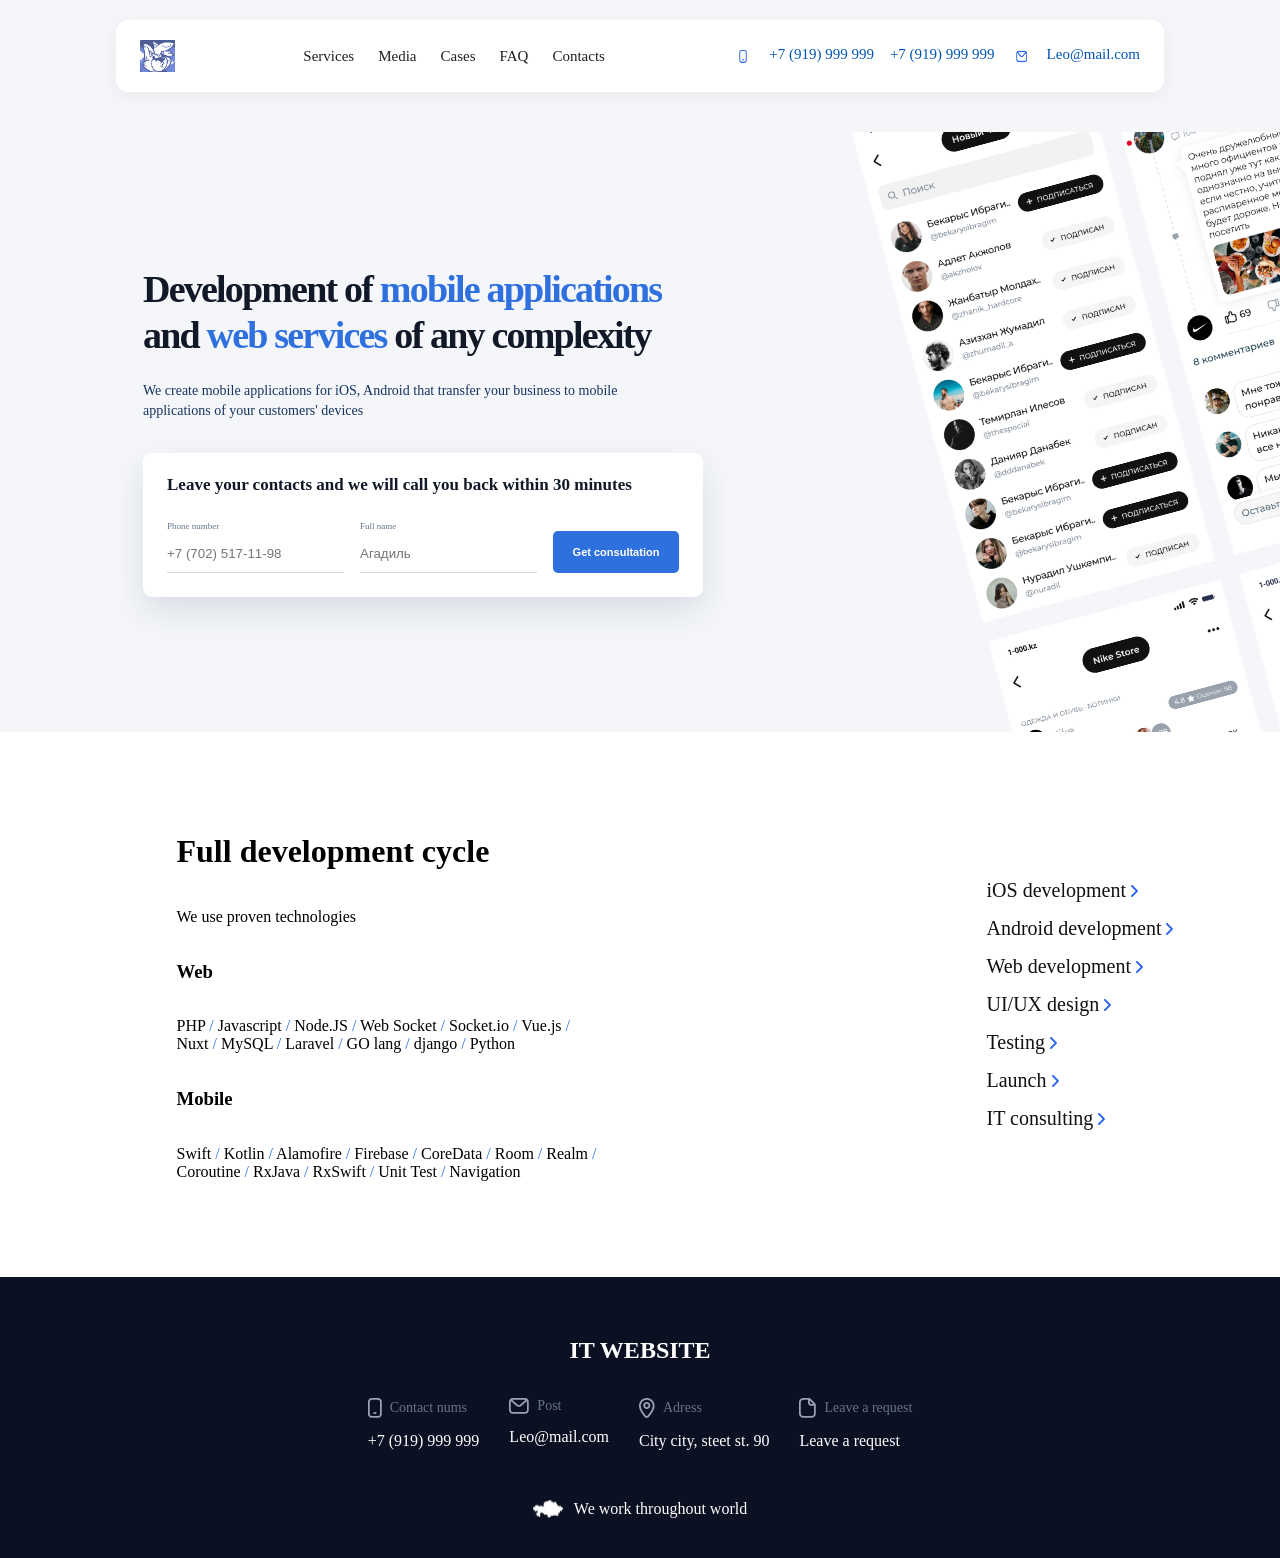
==== commit fa204939: "Added style.sccs, added scroll animation to index.html" ====
--- a/index.html
+++ b/index.html
@@ -69,7 +69,30 @@
                     </p>
                 </div>
                 <div class="mobile-hero-image">
-                    <img src="src/assets/img/Group 1.png">
+                    <div class="hero-phone-scroll">
+                    <div class="scroll-column column-up">
+                        <div class="column-track">
+                            <img src="src/assets/img/scroll1.jpg" alt="Phone screen left">
+                            <img src="src/assets/img/scroll2.jpg" alt="Phone screen left">
+                            <img src="src/assets/img/scroll3.jpg" alt="Phone screen left">
+
+                            <img src="src/assets/img/scroll1.jpg" alt="Phone screen left">
+                            <img src="src/assets/img/scroll2.jpg" alt="Phone screen left">
+                            <img src="src/assets/img/scroll3.jpg" alt="Phone screen left">
+                        </div>
+                    </div>
+                    <div class="scroll-column column-down">
+                        <div class="column-track">
+                            <img src="src/assets/img/scroll4.jpg" alt="Phone screen right">
+                            <img src="src/assets/img/scroll5.jpg" alt="Phone screen right">
+                            <img src="src/assets/img/scroll6.jpg" alt="Phone screen left">
+
+                            <img src="src/assets/img/scroll4.jpg" alt="Phone screen right">
+                            <img src="src/assets/img/scroll5.jpg" alt="Phone screen right">
+                            <img src="src/assets/img/scroll6.jpg" alt="Phone screen left">
+                        </div>
+                    </div>
+                </div>
                 </div>
                 <div class="hero-content">
                     <form class="hero-form" action="#" method="post"> 
@@ -90,7 +113,30 @@
                 </div>
             </div>
             <div class="hero-image">
-                <img src="src/assets/img/Group 1.png">
+                <div class="hero-phone-scroll">
+                    <div class="scroll-column column-up">
+                        <div class="column-track">
+                            <img src="src/assets/img/scroll1.jpg" alt="Phone screen left">
+                            <img src="src/assets/img/scroll2.jpg" alt="Phone screen left">
+                            <img src="src/assets/img/scroll3.jpg" alt="Phone screen left">
+
+                            <img src="src/assets/img/scroll1.jpg" alt="Phone screen left">
+                            <img src="src/assets/img/scroll2.jpg" alt="Phone screen left">
+                            <img src="src/assets/img/scroll3.jpg" alt="Phone screen left">
+                        </div>
+                    </div>
+                    <div class="scroll-column column-down">
+                        <div class="column-track">
+                            <img src="src/assets/img/scroll4.jpg" alt="Phone screen right">
+                            <img src="src/assets/img/scroll5.jpg" alt="Phone screen right">
+                            <img src="src/assets/img/scroll6.jpg" alt="Phone screen left">
+
+                            <img src="src/assets/img/scroll4.jpg" alt="Phone screen right">
+                            <img src="src/assets/img/scroll5.jpg" alt="Phone screen right">
+                            <img src="src/assets/img/scroll6.jpg" alt="Phone screen left">
+                        </div>
+                    </div>
+                </div>
             </div>
         </div>
 
--- a/src/assets/styles/style.css
+++ b/src/assets/styles/style.css
@@ -1,280 +1,330 @@
+@charset "UTF-8";
 @import "./global.css";
 @import "./fonts.css";
 @import "./utils.css";
-
 /*ПК*/
 body {
-    background-color: #f4f6f9;
+  background-color: #f4f6f9;
 }
 
 /*Шапка*/
-.header-wrapper{
-    display: flex;
-    position: sticky;
-    top: 20px;
-    z-index: 1000;
-    justify-content: center;
-    width: 100%;
+.header-wrapper {
+  display: flex;
+  position: sticky;
+  top: 20px;
+  z-index: 1000;
+  justify-content: center;
+  width: 100%;
 }
 
 .pc-header {
-    display: flex;
-    background: #ffffff;
-    top: 0;
-    width: 1000px;
-    border-radius: 12px;
-    box-shadow: 0 4px 20px rgba(0, 0, 0, 0.05);
-    padding: 0 24px;
-    height: 72px;
-    align-items: center;
-    justify-content: space-between;
+  display: flex;
+  background: #ffffff;
+  top: 0;
+  width: 1000px;
+  border-radius: 12px;
+  box-shadow: 0 4px 20px rgba(0, 0, 0, 0.05);
+  padding: 0 24px;
+  height: 72px;
+  align-items: center;
+  justify-content: space-between;
 }
 
 .header-logo img {
-    display: flex;
-    height: 32px;
+  display: flex;
+  height: 32px;
 }
 
 .header-nav {
-    display: flex;
-    gap: 24px;
+  display: flex;
+  gap: 24px;
 }
 
 .header-nav-link {
-    color: #202020;
-    text-decoration: none;
-    font-size: 15px;
-    font-weight: 500;
+  color: #202020;
+  text-decoration: none;
+  font-size: 15px;
+  font-weight: 500;
 }
 
 .header-nav-link:hover {
-    color: #0056b3;
+  color: #0056b3;
 }
 
 .header-contacts {
-    display: flex;
-    align-items: center;
-    gap: 32px;
+  display: flex;
+  align-items: center;
+  gap: 32px;
 }
 
 .header-block {
-    display: flex;
-    align-items: center;
-    gap: 12px;
+  display: flex;
+  align-items: center;
+  gap: 12px;
 }
 
 .header-icon {
-    width: 20px;
-    height: 20px;
+  width: 20px;
+  height: 20px;
 }
 
 .header-phones {
-    display: flex;
-    gap: 16px;
+  display: flex;
+  gap: 16px;
 }
 
 .header-phone-link {
-    color: #0056b3;
-    text-decoration: none;
-    font-size: 15px;
-    font-weight: 500;
+  color: #0056b3;
+  text-decoration: none;
+  font-size: 15px;
+  font-weight: 500;
 }
 
 .header-email-link {
-    color: #0056b3;
-    text-decoration: none;
-    font-size: 15px;
-    font-weight: 500;
+  color: #0056b3;
+  text-decoration: none;
+  font-size: 15px;
+  font-weight: 500;
 }
 
 /*Крошки*/
 .breadcrumbs {
-    display: flex;
-    flex-wrap: nowrap;
-    margin-top: 24px;
-    gap: 4px;
+  display: flex;
+  flex-wrap: nowrap;
+  margin-top: 24px;
+  gap: 4px;
 }
 
 .breadcrumbs__link {
-    font-style: normal;
-    font-weight: 400;
-    font-size: 14px;
-    line-height: 21px;
-    color: #202020;
-    white-space: nowrap;
-    text-decoration: none;
+  font-style: normal;
+  font-weight: 400;
+  font-size: 14px;
+  line-height: 21px;
+  color: #202020;
+  white-space: nowrap;
+  text-decoration: none;
 }
 
 /*Экран 1*/
 .hero-block {
-    display: flex;
-    width: 100%;
-    max-width: 1200px;
-    margin: 60px auto 0;
-    padding: 0 24px;
-    flex-direction: row;         
-    justify-content: space-between;
-    align-items: center;         
+  display: flex;
+  width: 120%;
+  max-width: 1600px;
+  margin: 60px auto 0;
+  padding: 0 24px;
+  flex-direction: row;
+  justify-content: space-around;
+  align-items: center;
+  position: relative;
+  overflow: hidden;
 }
 
 .hero-left {
-    display: flex;
-    flex-direction: column;      
-    align-items: flex-start;     
-    width: 100%;
-    max-width: 560px;            
-    gap: 32px;                   
+  display: flex;
+  flex-direction: column;
+  align-items: flex-start;
+  width: 100%;
+  max-width: 560px;
+  gap: 32px;
 }
 
 .hero-description h1 span {
-    color: #2f70df;
+  color: #2f70df;
 }
 
 .hero-content {
-    width: 100%;
-    position: relative;
+  width: 100%;
 }
 
 .hero-description {
-    display: flex;        
-    width: 100%;
-    max-width: 520px;       
-    margin: 0;
-    text-align: left;
-    flex-direction: column;
+  display: flex;
+  width: 100%;
+  max-width: 520px;
+  margin: 0;
+  text-align: left;
+  flex-direction: column;
 }
 
 .hero-description h1 {
-    margin: 0 0 22px; 
-    font-weight: 700;
-    letter-spacing: -1.8px;
-    color: #111827;
-    font-size: 38px;
-    line-height: 1.2;
+  margin: 0 0 22px;
+  font-weight: 700;
+  letter-spacing: -1.8px;
+  color: #111827;
+  font-size: 38px;
+  line-height: 1.2;
 }
 
 .hero-description p {
-    max-width: 510px;
-    font-size: 14px;
-    line-height: 1.45;
-    color: #16345f;
-    margin: 0;
+  max-width: 510px;
+  font-size: 14px;
+  line-height: 1.45;
+  color: #16345f;
+  margin: 0;
 }
 
 .hero-form {
-    display: grid;
-    max-width: 1500px;
-    padding: 22px 24px 24px;
-    grid-template-columns: 1fr 1fr 126px; 
-    column-gap: 16px;
-    row-gap: 8px;
-    align-items: end;
-    background: #ffffff;
-    border-radius: 9px;
-    box-shadow: 0 14px 32px rgba(32, 52, 79, 0.12);
+  display: grid;
+  max-width: 1500px;
+  padding: 22px 24px 24px;
+  grid-template-columns: 1fr 1fr 126px;
+  -moz-column-gap: 16px;
+       column-gap: 16px;
+  row-gap: 8px;
+  align-items: end;
+  background: #ffffff;
+  border-radius: 9px;
+  box-shadow: 0 14px 32px rgba(32, 52, 79, 0.12);
 }
 
 .hero-form h2 {
-    grid-column: 1 / -1;
-    margin: 0 0 18px;
-    font-size: 17px;
-    line-height: 1.15;
-    font-weight: 700;
-    color: #111827;
+  grid-column: 1/-1;
+  margin: 0 0 18px;
+  font-size: 17px;
+  line-height: 1.15;
+  font-weight: 700;
+  color: #111827;
 }
 
 .form-field {
-    display: flex;
-    flex-direction: column;
+  display: flex;
+  flex-direction: column;
 }
 
 .hero-form label {
-    display: flex;
-    margin-bottom: 5px;
-    font-size: 9px;
-    color: #65748b;
+  display: flex;
+  margin-bottom: 5px;
+  font-size: 9px;
+  color: #65748b;
 }
 
 .hero-form input {
-    width: 100%;
-    min-height: 28px;
-    padding: 4px 0;
-    border: 0;
-    border-bottom: 1px solid #cfd8e5;
-    outline: none;
-    background: transparent;
+  width: 100%;
+  min-height: 28px;
+  padding: 4px 0;
+  border: 0;
+  border-bottom: 1px solid #cfd8e5;
+  outline: none;
+  background: transparent;
 }
 
 .hero-form button {
-    min-height: 42px;
-    width: 126px;
-    padding: 0 12px;
-    border: 0;
-    border-radius: 5px;
-    background: #2f70df;
-    color: #ffffff;
-    font-size: 11px;
-    font-weight: 700;
-    justify-self: end;
-    align-self: end;
-}
-
+  min-height: 42px;
+  width: 126px;
+  padding: 0 12px;
+  border: 0;
+  border-radius: 5px;
+  background: #2f70df;
+  color: #ffffff;
+  font-size: 11px;
+  font-weight: 700;
+  justify-self: end;
+  align-self: end;
+}
+
+/*Анимация*/
 .hero-image {
-    display: flex;
-    justify-content: center;
-    align-items: center;
-
-}
-
-.hero-image img {
-    width: 200%;
-    height: auto;
-    object-fit: contain;
-}
-
+  display: flex;
+  justify-content: center;
+  align-items: center;
+  width: 100%;
+  max-width: 500px;
+  height: 600px;
+  position: relative;
+}
+
+.hero-phone-scroll {
+  display: flex;
+  gap: 20px;
+  width: 130%;
+  height: 130%;
+  transform: rotate(-15deg);
+}
+
+.scroll-column {
+  position: relative;
+  height: 100%;
+  width: 50%;
+}
+
+.scroll-column .column-track {
+  display: flex;
+  flex-direction: column;
+  gap: 20px;
+}
+
+.scroll-column img {
+  width: 100%;
+  height: auto;
+  -o-object-fit: contain;
+     object-fit: contain;
+}
+
+.column-up .column-track {
+  animation: scrollUp 30s linear infinite;
+}
+
+.column-down .column-track {
+  animation: scrollDown 30s linear infinite;
+}
+
+@keyframes scrollUp {
+  0% {
+    transform: translateY(0);
+  }
+  100% {
+    transform: translateY(calc(-50% - 10px));
+  }
+}
+@keyframes scrollDown {
+  0% {
+    transform: translateY(calc(-50% - 10px));
+  }
+  100% {
+    transform: translateY(0);
+  }
+}
 /*2 Блок*/
-
-.dev-cycle-block{
-    display:flex;
-    flex-direction: row;
-    background-color: #ffffff;
-    align-items: center;
-    justify-content: center;
-    gap:300px;
-}
-
-.dev-cycle-info{
-    margin: 80px 80px;
-    display: flex;
-    flex-direction: column;
-}
-
-.dev-cycle-listing{
-    display: flex;
-    flex-direction: column;
+.dev-cycle-block {
+  display: flex;
+  flex-direction: row;
+  background-color: #ffffff;
+  align-items: center;
+  justify-content: center;
+  gap: 300px;
+}
+
+.dev-cycle-info {
+  margin: 80px 80px;
+  display: flex;
+  flex-direction: column;
+}
+
+.dev-cycle-listing {
+  display: flex;
+  flex-direction: column;
 }
 
 .dev-cycle-listing p span {
-    color: #2f70df;
-}
-
-.dev-cycle-tabs{
-    display: flex;
-    flex-direction: column;
-    gap: 15px;
-    font-weight: 400;
-    font-size: 20px;
-    padding: 10px;
+  color: #2f70df;
+}
+
+.dev-cycle-tabs {
+  display: flex;
+  flex-direction: column;
+  gap: 15px;
+  font-weight: 400;
+  font-size: 20px;
+  padding: 10px;
 }
 
 .dev-cycle-tabs a {
-    color: #111111;
-    text-decoration: none;
+  color: #111111;
+  text-decoration: none;
 }
 
 .dev-cycle-tabs a:hover {
-    text-decoration: underline;
-    text-decoration-color: #2D66EE;
+  text-decoration: underline;
+  text-decoration-color: #2D66EE;
 }
 
 /*Footer*/
@@ -293,326 +343,285 @@
   flex-grow: 1;
 }
 
-.main-footer { 
-    display: flex;
-    flex-direction: column;
-    background-color: #0b1122; 
-    justify-content: center;
-    align-items: center;
-    color: #ffffff; 
-    padding: 40px; 
-} 
-
-.footer-info-blocks { 
-    display: flex; 
-    justify-content: space-around;
-    flex-wrap: wrap; 
-    gap: 30px; 
-    max-width: 1200px;
-    margin: 0 auto;
+.main-footer {
+  display: flex;
+  flex-direction: column;
+  background-color: #0b1122;
+  justify-content: center;
+  align-items: center;
+  color: #ffffff;
+  padding: 40px;
+}
+
+.footer-info-blocks {
+  display: flex;
+  justify-content: space-around;
+  flex-wrap: wrap;
+  gap: 30px;
+  max-width: 1200px;
+  margin: 0 auto;
 }
 
 .footer-info-blocks p {
-    display: flex;
-    align-items: center;
-    gap: 8px;
-    color: #65748b;
-    font-size: 14px;
+  display: flex;
+  align-items: center;
+  gap: 8px;
+  color: #65748b;
+  font-size: 14px;
 }
 
 .footer-info-blocks img {
-    display: flex;
-    object-fit: contain; 
+  display: flex;
+  -o-object-fit: contain;
+     object-fit: contain;
 }
 
 .footer-item-link {
-    color: #ffffff;
-    text-decoration: none;
-    font-weight: 500;
-    font-size: 16px;
-}
-
-.footer-bottom{
-    display: flex;
-    margin: 50px 0 0 0 ;
-    gap: 10px;
+  color: #ffffff;
+  text-decoration: none;
+  font-weight: 500;
+  font-size: 16px;
+}
+
+.footer-bottom {
+  display: flex;
+  margin: 50px 0 0 0;
+  gap: 10px;
 }
 
 /*Мобильные*/
 .mobile-header {
+  display: none;
+}
+
+.mobile-contacts {
+  display: none;
+}
+
+.mobile-link {
+  text-decoration: none;
+  color: #101828;
+  font-size: 20px;
+  font-weight: 500;
+}
+
+.mobile-hero-image {
+  display: none;
+}
+
+/*Планшет*/
+@media (max-width: 768px) {
+  .header-wrapper {
     display: none;
-}
-
-.mobile-contacts{
+  }
+  .mobile-header-wrapper {
+    position: sticky;
+    top: 0;
+    z-index: 1000;
+    width: 100%;
+    background: #ffffff;
+    box-shadow: 0 4px 20px rgba(0, 0, 0, 0.05);
+  }
+  .mobile-header {
+    display: flex;
+    flex-direction: row;
+    align-items: center;
+    justify-content: space-between;
+    height: 60px;
+    padding: 0 20px;
+    position: relative;
+  }
+  .mobile-header .header-logo {
+    display: flex;
+    align-items: center;
+    justify-content: center;
+    width: auto;
+    position: absolute;
+    left: 48%;
+  }
+  .mobile-header .header-contacts {
+    display: flex;
+    align-items: center;
+    gap: 6px;
+    margin-left: auto;
+  }
+  .mobile-header .header-email-link {
+    font-size: 13px;
+    color: #0056b3;
+    text-decoration: none;
+  }
+  .mobile-header .header-icon {
+    width: 16px;
+    height: 16px;
+  }
+  /*Экран 1*/
+  div.hero-block {
+    display: flex;
+    flex-direction: row;
+    justify-content: space-between;
+    align-items: center;
+    padding: 40px 20px;
+    width: 100%;
+  }
+  div.hero-block .hero-left {
+    display: flex;
+    flex-direction: column;
+    align-items: flex-start;
+    width: 70%;
+    gap: 24px;
+  }
+  div.hero-block .hero-description {
+    width: 100%;
+    max-width: 100%;
+    text-align: left;
+    margin: 0;
+  }
+  div.hero-block .hero-description h1 {
+    font-size: 28px;
+    letter-spacing: -0.5px;
+    line-height: 1.25;
+  }
+  div.hero-block .hero-content {
+    width: 100%;
+    max-width: 100%;
+    margin: 0;
+  }
+  div.hero-block .hero-form {
+    display: flex;
+    flex-direction: column;
+    width: 100%;
+    gap: 16px;
+    padding: 20px;
+    text-align: left;
+  }
+  div.hero-block .form-field {
+    width: 100%;
+  }
+  div.hero-block .hero-form button {
+    width: 126px;
+    min-height: 44px;
+    align-self: flex-start;
+  }
+  .hero-image {
+    overflow: hidden;
+  }
+  .scroll-column {
+    position: relative;
+    align-items: center;
+    justify-content: center;
+    right: -20%;
+    width: 30%;
+  }
+  /*Экран 2*/
+  div.dev-cycle-block {
+    display: flex;
+    flex-direction: row;
+    justify-content: center;
+    align-items: flex-start;
+    gap: 30px;
+    padding: 40px 20px;
+    width: 100%;
+    box-sizing: border-box;
+  }
+  div.dev-cycle-tabs {
+    display: flex;
+    gap: 30px;
+    padding: 120px 20px;
+    width: 240px;
+  }
+  /* Footer */
+  .main-footer {
+    padding: 40px 20px;
+  }
+  .footer-info-blocks ul {
+    padding: 0;
+    margin: 0;
+    list-style: none;
+  }
+}
+/*Телефон*/
+@media (max-width: 426px) {
+  /*Шапка*/
+  .mobile-header {
+    height: 54px;
+    padding: 0 15px;
+  }
+  .mobile-header .header-logo {
+    left: 45%;
+  }
+  .mobile-header .header-contacts {
     display: none;
-}
-
-.mobile-link {
-    text-decoration: none;
-    color: #101828;
-    font-size: 20px;
-    font-weight: 500;
-}
-
-.mobile-hero-image{
-    display:none;
-}
-
-/*Планшет*/
-
-@media (max-width: 768px ) {
-
-    .header-wrapper {
-        display: none;
-    }
-
-    .mobile-header-wrapper {
-        position: sticky;
-        top: 0;
-        z-index: 1000;
-        width: 100%;
-        background: #ffffff;
-        box-shadow: 0 4px 20px rgba(0, 0, 0, 0.05);
-    }
-
-    .mobile-header {
-        display: flex;
-        flex-direction: row;
-        align-items: center;
-        justify-content: space-between; 
-        height: 60px;
-        padding: 0 20px;
-        position: relative; 
-    }
-
-    .mobile-header .header-logo { 
-        display: flex;
-        align-items: center;
-        justify-content: center;
-        width: auto;
-        position: absolute;
-        left: 48%;
-    }
-
-    .mobile-header .header-contacts {
-        display: flex;
-        align-items: center;
-        gap: 6px;       
-        margin-left: auto; 
-    }
-
-    .mobile-header .header-email-link {
-        font-size: 13px;
-        color: #0056b3;
-        text-decoration: none;
-    }
-
-    .mobile-header .header-icon {
-        width: 16px;
-        height: 16px;
-    }
-
-    /*Экран 1*/
-     div.hero-block {
-        display: flex;
-        flex-direction: row;        
-        justify-content: space-between;
-        align-items: center;
-        padding: 40px 20px;
-        width: 100%;
-    }
-    
-    div.hero-block .hero-left {
-        display: flex;
-        flex-direction: column;     
-        align-items: flex-start;
-        width: 70%;                
-        gap: 24px;
-    }
-
-    div.hero-block .hero-description {
-        width: 100%;
-        max-width: 100%;
-        text-align: left;
-        margin: 0;
-    }
-
-    div.hero-block .hero-description h1 {
-        font-size: 28px;            
-        letter-spacing: -0.5px;
-        line-height: 1.25;
-    }
-
-    div.hero-block .hero-content {
-        width: 100%;                
-        max-width: 100%;
-        margin: 0;
-    }
-
-    div.hero-block .hero-form{
-        display: flex;
-        flex-direction: column;     
-        width: 100%;
-        gap: 16px;
-        padding: 20px;
-        box-sizing: border-box;
-        text-align: left;
-    }
-
-    div.hero-block .form-field {
-        width: 100%;
-    }
-
-    div.hero-block .hero-form button {
-        width: 126px;           
-        min-height: 44px;
-        align-self: flex-start
-    }
-
-    .hero-image {
-        display: flex;
-        justify-content: center;
-        align-items: center;
-        width: 70%;
-        height: auto;                 
-        margin: 0;
-    }
-    
-    .hero-image img {
-        max-width: 100%;            
-        height: auto;
-    }
-
-    /*Экран 2*/
-       div.dev-cycle-block {
-        display: flex;
-        flex-direction: row;        
-        justify-content: center;    
-        align-items: flex-start;
-        gap: 30px;                  
-        padding: 40px 20px;
-        width: 100%;
-        box-sizing: border-box;
-    }
-
-    div.dev-cycle-tabs {
-        display: flex;
-        gap: 30px;
-        padding: 120px 20px;
-        width: 240px;               
-    }
-    
-    /* Footer */
-    .main-footer {
-        padding: 40px 20px;
-    }
-
-    .footer-info-blocks ul {
-        padding: 0;
-        margin: 0;
-        list-style: none; 
-    }
-}
-
-/*Телефон*/
-
-@media (max-width: 426px ) {
-    /*Шапка*/
-    .mobile-header {
-        height: 54px;
-        padding: 0 15px;
-    }
-
-    .mobile-header .header-logo { 
-        left: 45%;
-    }
-    
-    .mobile-header .header-contacts {
-        display: none;
-    }
-
-    /*1 Экран*/
-
-    div.hero-block {
-        display: flex;
-        flex-direction: column;     
-        justify-content: flex-start;
-        align-items: center;        
-    }
-
-    div.hero-block .hero-left {
-        display: flex;
-        flex-direction: column;     
-        align-items: center;        
-        width: 100%;                
-        max-width: 600px;
-    }
-
-    .hero-image {
-        display: none;  
-    }
-
-    .mobile-hero-image {
-        display: flex;
-        justify-content: center;
-        align-items: center;
-        width: 100%;        
-        max-width: 340px;   
-        height: auto;        
-    }
-
-    .mobile-hero-image img {
-        width: 100%;            
-        height: auto;           
-        object-fit: contain;    
-        display: flex;
-    }
-
-     div.hero-block .hero-form button {
-        width: 200px;           
-        min-height: 44px;
-        align-self: flex-start
-    }
-
-    /*2 Экран*/
-    div.dev-cycle-block{
-        display: flex;
-        flex-direction: column;
-        align-items: flex-start;
-        gap: 24px;                 
-        width: 100%;
-    }
-
-    div.dev-cycle-block
-    .dev-cycle-info {
-        margin: 0;
-        width: 100%;
-    }
-
-    div.dev-cycle-block 
-    .dev-cycle-tabs {
-        display: flex;
-        flex-direction: column;
-        align-items: flex-start;
-        gap: 12px;
-        padding: 0;
-        margin: 0;
-        width: 100%;
-    }
-
-    div.dev-cycle-block
-    .dev-cycle-tabs a {
-        display: flex;
-        align-items: center;
-        width: 100%;
-        font-size: 18px;
-        white-space: normal;
-    }
-
-    /*Footer*/
-    .footer-info-blocks { 
-        display: flex;
-        flex-direction: row;
-        justify-content: space-around;
-    }
-}
+  }
+  /*1 Экран*/
+  div.hero-block {
+    display: flex;
+    flex-direction: column;
+    justify-content: flex-start;
+    align-items: center;
+  }
+  div.hero-block .hero-left {
+    display: flex;
+    flex-direction: column;
+    align-items: center;
+    width: 100%;
+    max-width: 600px;
+  }
+  .hero-image {
+    display: none;
+  }
+  .mobile-hero-image {
+    display: flex;
+    justify-content: center;
+    align-items: center;
+    width: 100%;
+    max-width: 500px;
+    height: 600px;
+    overflow: hidden;
+  }
+  .mobile-hero-image img {
+    width: 100%;
+    height: auto;
+    -o-object-fit: contain;
+       object-fit: contain;
+    display: flex;
+  }
+  div.hero-block .hero-form button {
+    width: 200px;
+    min-height: 44px;
+    align-self: flex-start;
+  }
+  /*2 Экран*/
+  div.dev-cycle-block {
+    display: flex;
+    flex-direction: column;
+    align-items: flex-start;
+    gap: 24px;
+    width: 100%;
+  }
+  div.dev-cycle-block .dev-cycle-info {
+    margin: 0;
+    width: 100%;
+  }
+  div.dev-cycle-block .dev-cycle-tabs {
+    display: flex;
+    flex-direction: column;
+    align-items: flex-start;
+    gap: 12px;
+    padding: 0;
+    margin: 0;
+    width: 100%;
+  }
+  div.dev-cycle-block .dev-cycle-tabs a {
+    display: flex;
+    align-items: center;
+    width: 100%;
+    font-size: 18px;
+    white-space: normal;
+  }
+  /*Footer*/
+  .footer-info-blocks {
+    display: flex;
+    flex-direction: row;
+    justify-content: space-around;
+  }
+}/*# sourceMappingURL=style.css.map */
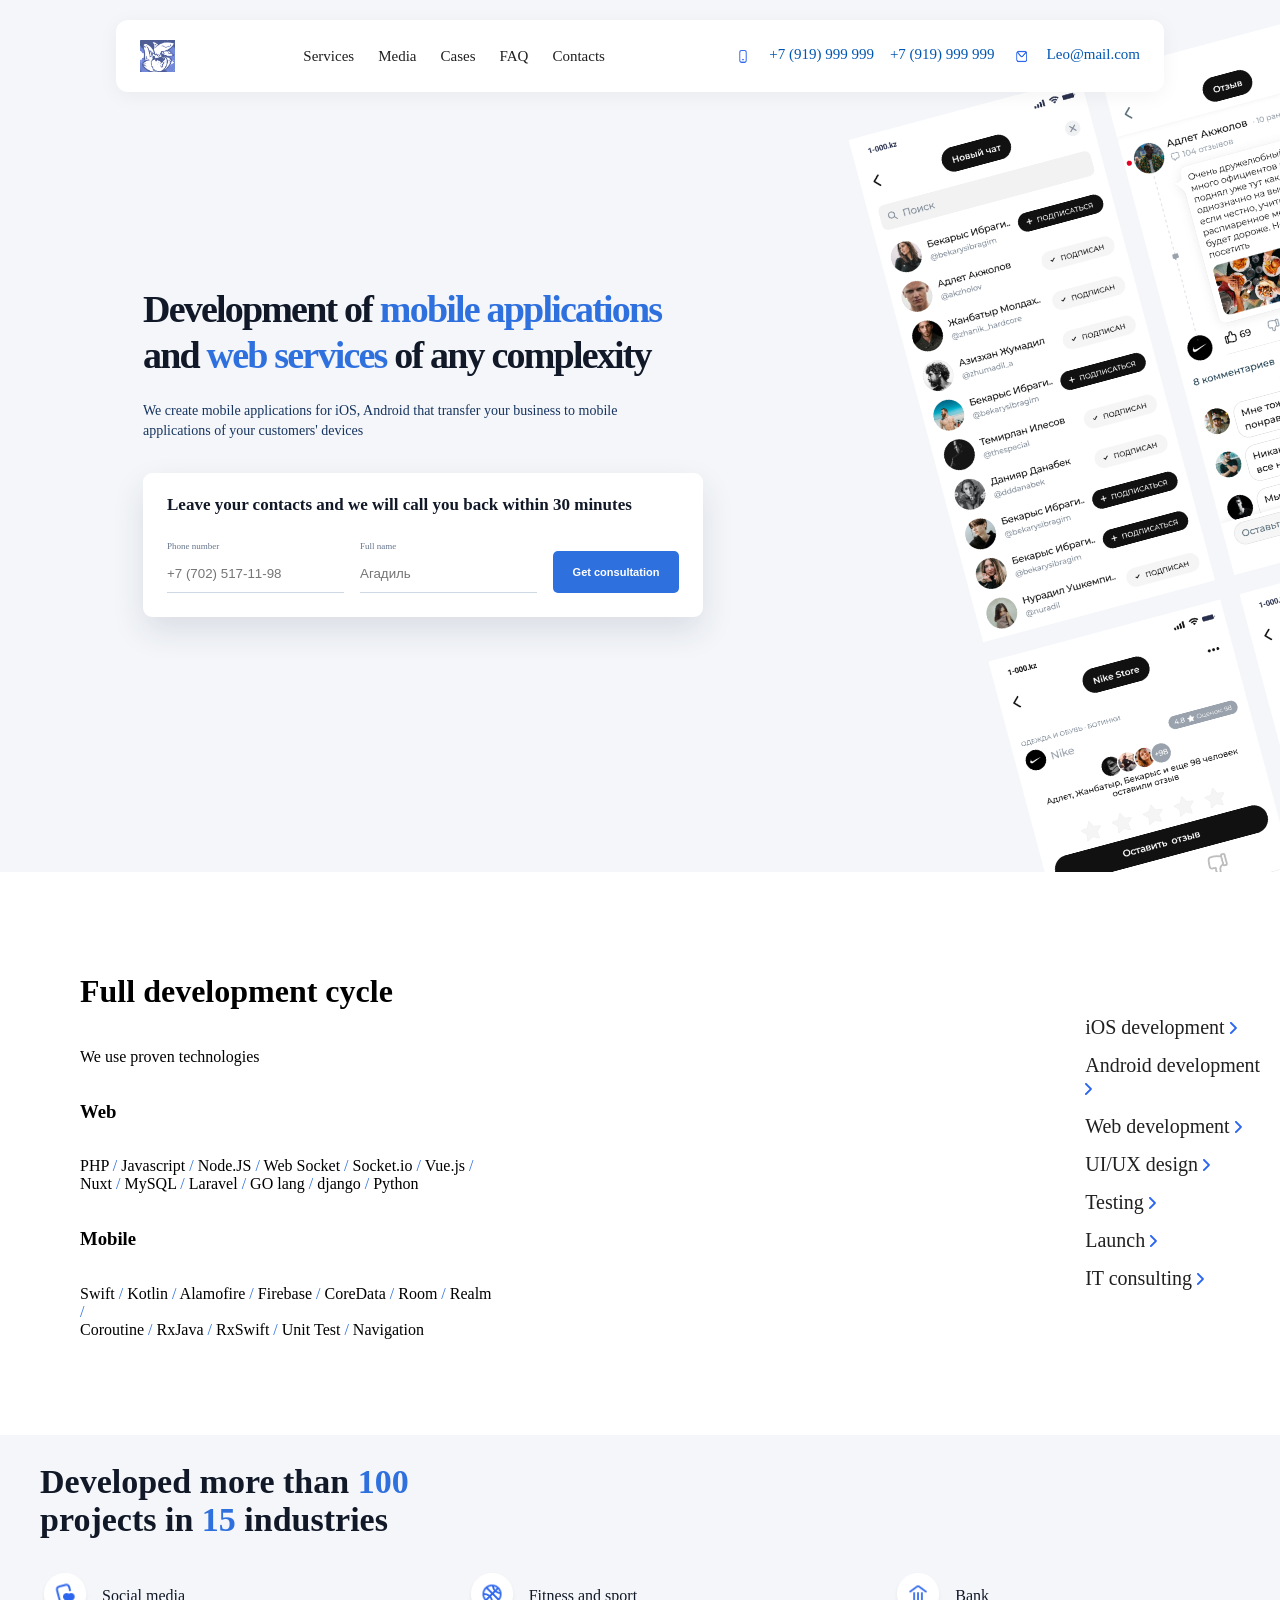
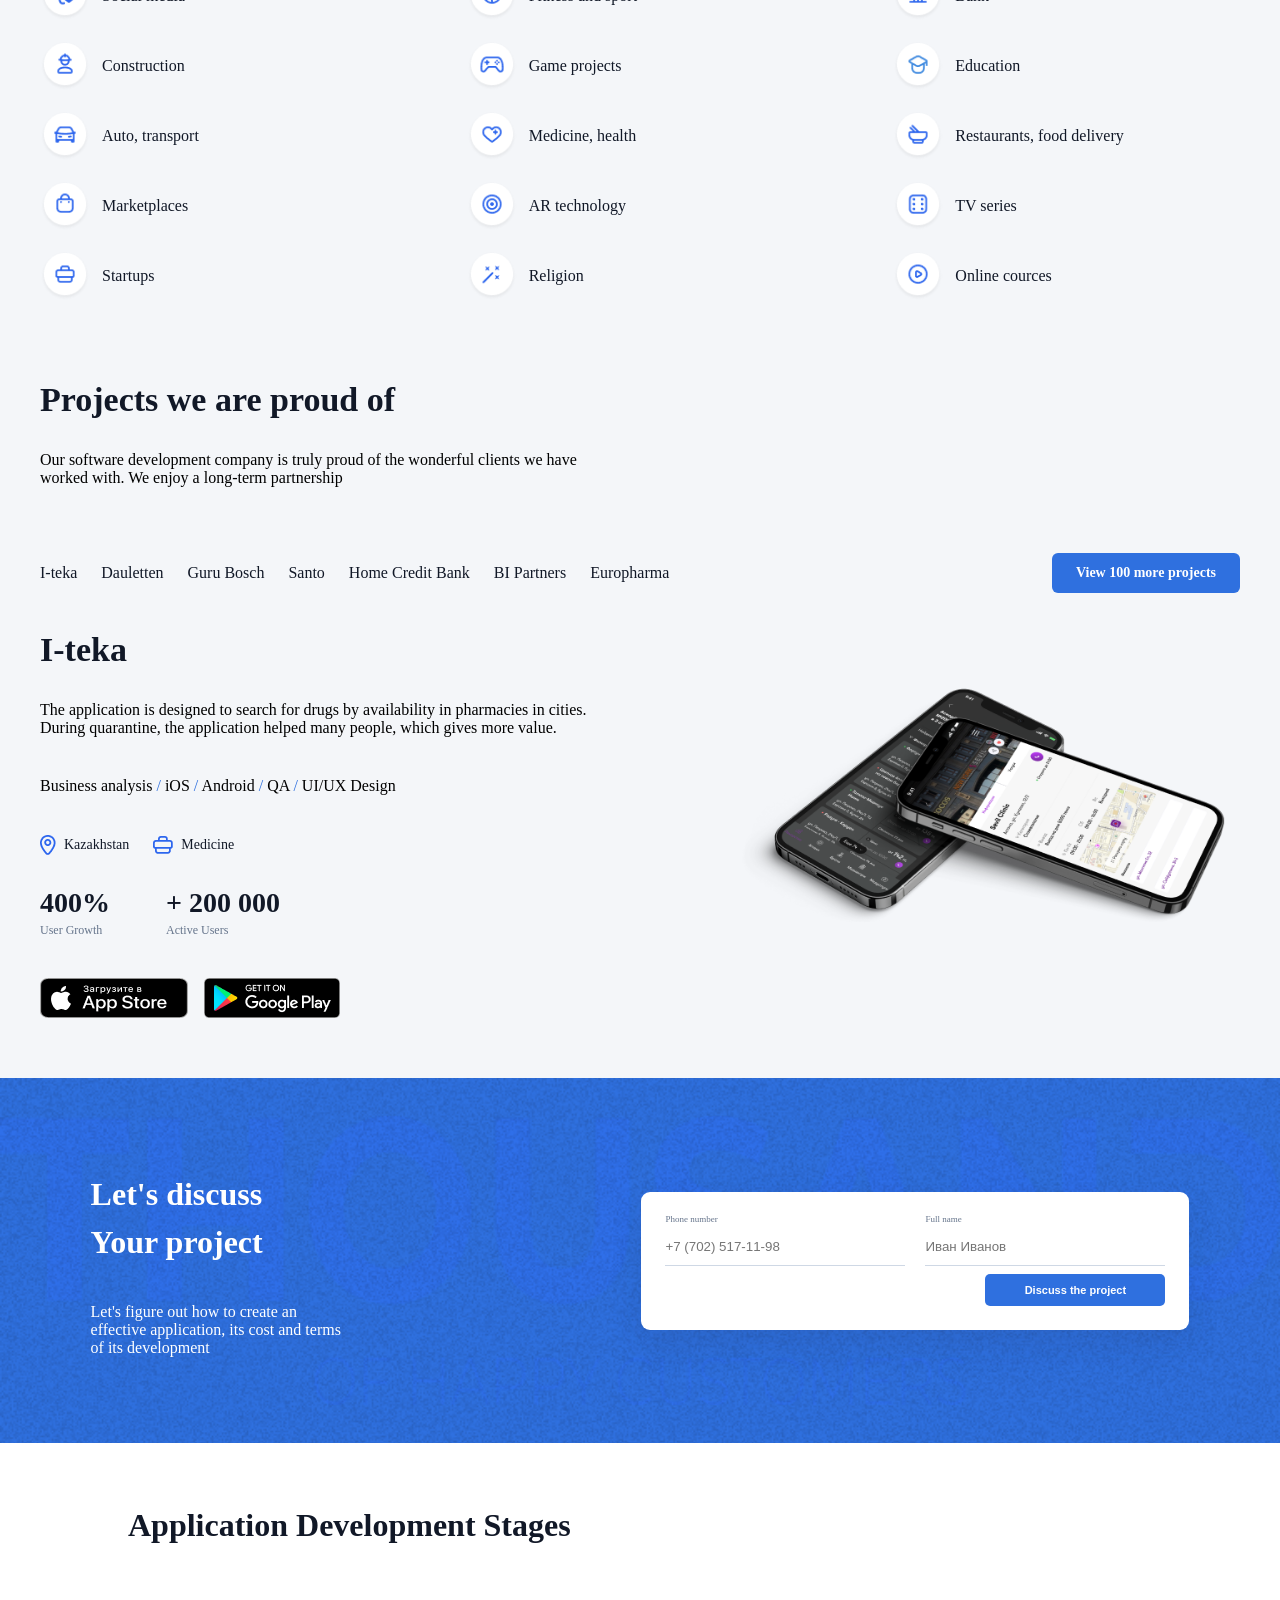
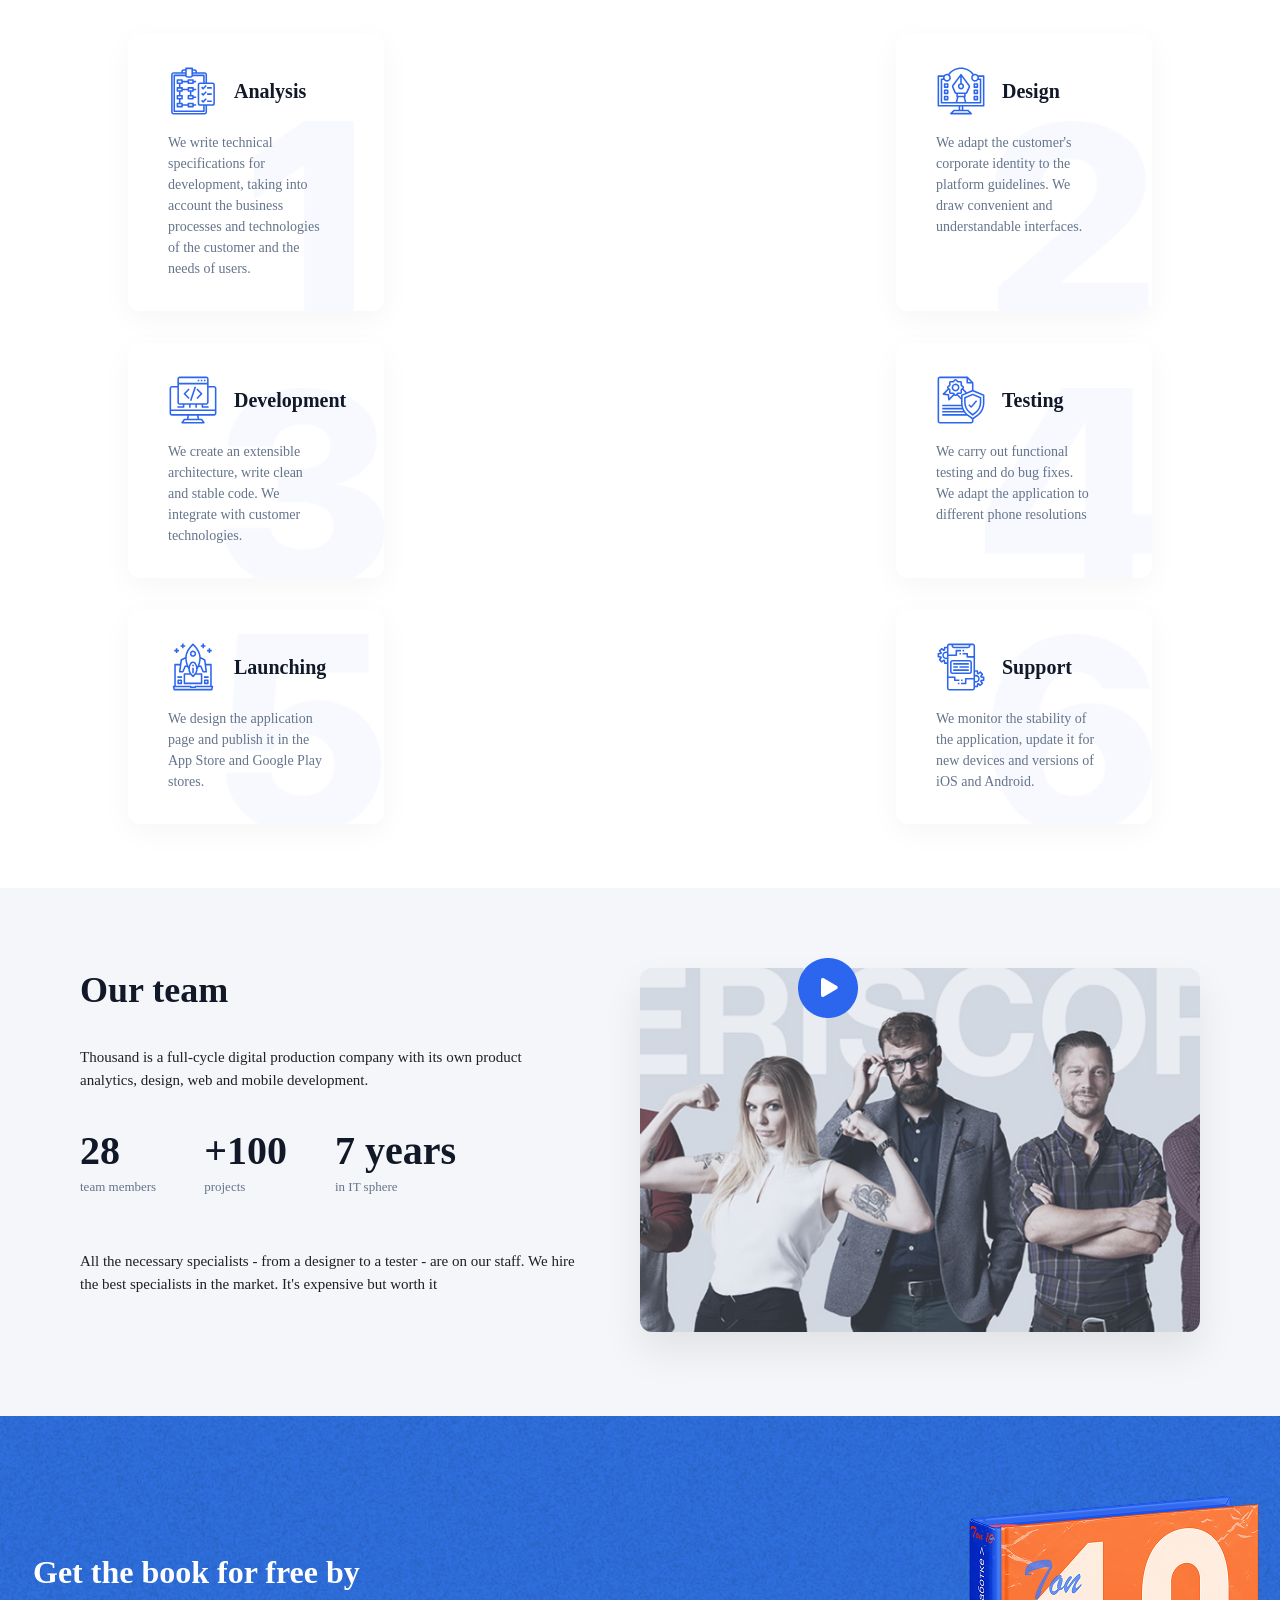
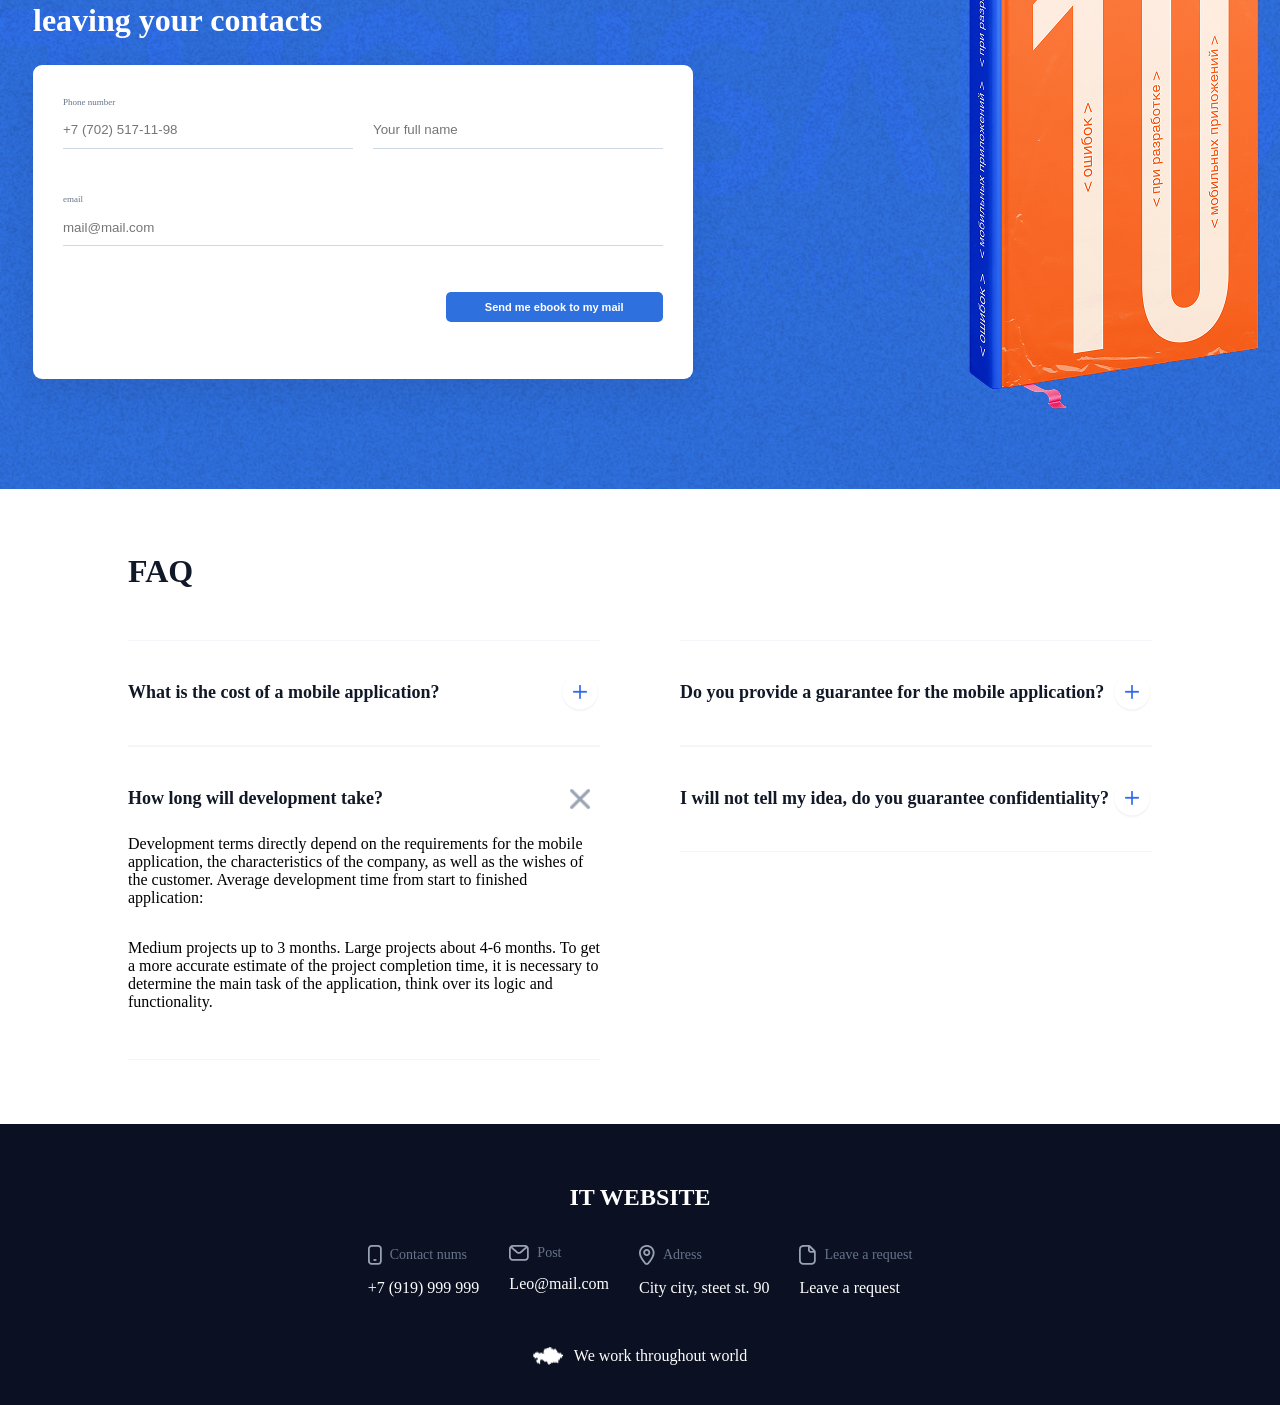
==== commit 55bed829: "Finished index.html, fixed sources.scss" ====
--- a/index.html
+++ b/index.html
@@ -167,6 +167,7 @@
                     </p>
                 </div>
             </div>
+
             <div class="dev-cycle-tabs">
                 <a href="#">
                     iOS development <img src="src/assets/img/arrow.png">
@@ -191,7 +192,313 @@
                 </a>
             </div>
         </div>
+
+        <div class="projects-block">
+            <h2>
+                Developed more than <span>100</span>
+                <br>
+                projects in <span>15</span> industries
+            </h2>
+
+            <div class="projects-fields">
+                <p><img src="src/assets/img/fields/social.png"> Social media</p>
+                <p><img src="src/assets/img/fields/fitness.png"> Fitness and sport</p>
+                <p><img src="src/assets/img/fields/bank.png"> Bank</p>
+                <p><img src="src/assets/img/fields/construction.png"> Construction</p>
+                <p><img src="src/assets/img/fields/game.png"> Game projects</p>
+                <p><img src="src/assets/img/fields/education.png"> Education</p>
+                <p><img src="src/assets/img/fields/auto.png"> Auto, transport</p>
+                <p><img src="src/assets/img/fields/medicine.png"> Medicine, health</p>
+                <p><img src="src/assets/img/fields/restoraunt.png"> Restaurants, food delivery</p>
+                <p><img src="src/assets/img/fields/market.png"> Marketplaces</p>
+                <p><img src="src/assets/img/fields/AR.png"> AR technology</p>
+                <p><img src="src/assets/img/fields/TV.png"> TV series</p>
+                <p><img src="src/assets/img/fields/startups.png"> Startups</p>
+                <p><img src="src/assets/img/fields/religion.png"> Religion</p>
+                <p><img src="src/assets/img/fields/online.png"> Online cources</p>
+            </div>
+
+            <h2>
+                Projects we are proud of
+            </h2>
+            <p>
+                Our software development company is truly
+                proud of the wonderful clients we have <br>
+                worked with. We enjoy a long-term partnership
+            </p>
+     
+            <div class="links-tab">
+                <div class="links">
+                    <a href="#">I-teka</a>
+                    <a href="#">Dauletten</a>
+                    <a href="#">Guru Bosch</a>
+                    <a href="#">Santo</a>
+                    <a href="#">Home Credit Bank</a>
+                    <a href="#">BI Partners</a>
+                    <a href="#">Europharma</a>
+                </div>
+                <div class="links-tab-button">
+                    <a href="#">
+                        View 100 more projects
+                    </a>
+                </div>
+            </div>
+
+            <div class="project-overview">
+                <div class="project-overview-description">
+                    <h2 >
+                        I-teka
+                    </h2>
+                    <p>
+                        The application is designed to search for drugs by availability in pharmacies in cities. 
+                        During quarantine, the application helped many people, 
+                        which gives more value.
+                    </p>
+                    <p>
+                        Business analysis <span>/</span> iOS <span>/</span>  Android <span>/</span>  QA <span>/</span>  UI/UX Design
+                    </p>
+
+                    <div class="project-attributes">
+                        <p>
+                            <img src="src/assets/img/location.png"> Kazakhstan
+                        </p>
+                        <p>
+                            <img src="src/assets/img/work.png"> Medicine
+                        </p>
+                    </div>
+                    
+                    <div class="procent">
+                        <div>
+                            <span>400%</span>
+                            <p>
+                                User Growth
+                            </p>
+                        </div>
+                        <div>
+                            <span>+ 200 000</span>
+                            <p>
+                                Active Users
+                            </p>
+                        </div>
+                    </div>
+
+                    <div class="download">
+                        <img src="src/assets/img/ios.png">
+                        <img src="src/assets/img/google.png">
+                    </div>
+                </div>
+                <div class="project-overview-image">
+                    <img src="src/assets/img/i-teka.png">
+                </div>
+            </div>
+            <div class="mobile-tab-button">
+                <a href="#">
+                    View 100 more projects
+                </a>
+            </div>
+        </div>
+
+        <div class="contact-block">
+            <div class="contact-info">
+                <h1>
+                    Let's discuss <br>
+                    Your project
+                </h1>
+                <p>
+                    Let's figure out how to create an effective application, 
+                    its cost and terms of its development
+                </p>
+            </div>
+
+            <form class="contact-form" action="#" method="post"> 
+
+                <div class="form-field"> 
+                    <label>Phone number</label> 
+                    <input  type="tel" name="phone" placeholder="+7 (702) 517-11-98" required> 
+                </div> 
+                    
+                <div class="form-field"> 
+                    <label>Full name</label> 
+                    <input type="text" name="name" placeholder="Иван Иванов" required> 
+                </div> 
+                    
+                <button type="submit"> Discuss the project </button> 
+            </form>
+        </div>
+
+        <div class="dev-stages-block">
+            <h2>Application Development Stages</h2>
+            <div class="dev-stages-content">
+                <div class="dev-stage-card">
+                    <h3> <img src="src/assets/img/stages/planing.svg"> Analysis </h3>
+                    <p> 
+                        We write technical specifications for development, taking into account the business processes
+                        and technologies of the customer and the needs of users.
+                    </p>
+                    <img class="dev-stage-number" src="src/assets/img/stages/1.png">
+                </div>
+
+                <div class="dev-stage-card">
+                    <h3> <img src="src/assets/img/stages/graphic-design.svg"> Design </h3>
+                    <p> 
+                        We adapt the customer's corporate identity to the platform guidelines. 
+                        We draw convenient and understandable interfaces.
+                    </p>
+                    <img class="dev-stage-number" src="src/assets/img/stages/2.png">
+                </div>
+
+                <div class="dev-stage-card">
+                    <h3> <img src="src/assets/img/stages/coding-language.svg"> Development </h3>
+                    <p> 
+                        We create an extensible architecture, write clean and stable code.
+                        We integrate with customer technologies.
+                    </p>
+                    <img class="dev-stage-number" src="src/assets/img/stages/3.png">
+                </div>
+
+                <div class="dev-stage-card">
+                    <h3> <img src="src/assets/img/stages/security.svg"> Testing </h3>
+                    <p> 
+                        We carry out functional testing and do bug fixes.
+                        We adapt the application to different phone resolutions
+                    </p>
+                    <img class="dev-stage-number" src="src/assets/img/stages/4.png">
+                </div>
+
+                <div class="dev-stage-card">
+                    <h3> <img src="src/assets/img/stages/hosting 1.svg"> Launching </h3>
+                    <p> 
+                        We design the application page and publish it in the App Store and Google Play stores.
+                    </p>
+                    <img class="dev-stage-number" src="src/assets/img/stages/5.png">
+                </div>
+
+                <div class="dev-stage-card">
+                    <h3> <img src="src/assets/img/stages/application.svg"> Support </h3>
+                    <p> 
+                        We monitor the stability of the application, 
+                        update it for new devices and versions of iOS and Android.
+                    </p>
+                    <img class="dev-stage-number" src="src/assets/img/stages/6.png">
+                </div>
+            </div>
+        </div>
+
+        <div class="team-block">
+            <div class="team-description">
+                <div class="team-title">
+                    <h2>Our team</h2>
+                    <p>Thousand is a full-cycle digital production company with its own product analytics, design, web and mobile development.</p>
+                </div>
+
+                <div class="mobile-team-media">
+                    <img class="playbutton" src="src/assets/img/playbutton.png">
+                    <img class="team-video" src="src/assets/img/team.png">
+                </div>
+
+                <div class="stats">
+                    <div class="stats">
+                        <div class="stat-item">
+                            <span>28</span>
+                            <span>team members</span>
+                        </div>
+                        <div class="stat-item">
+                            <span>+100</span>
+                            <span>projects</span>
+                        </div>
+                        <div class="stat-item">
+                            <span>7 years</span>
+                            <span>in IT sphere</span>
+                        </div>
+                    </div>
+                </div>
+                <p>All the necessary specialists - from a designer to a tester - are on our staff. We hire the best specialists in the market. It's expensive but worth it</p>
+            </div>
+            
+            <div class="team-media">
+                <img class="playbutton" src="src/assets/img/playbutton.png">
+                <img class="team-video" src="src/assets/img/team.png">
+            </div>
+        </div>
+
+        <div class="book-contact-block">
+
+            <div class="book-left">
+                <div class="book-title">
+                    <h1>
+                        Get the book for free by leaving your contacts
+                    </h1>
+                </div>
+                <img class="mobile-book-img" src="src/assets/img/book.png">
+                <form class="book-contact-form" action="#" method="post"> 
+                    <div class="form-field"> 
+                        <label>Phone number</label> 
+                        <input  type="tel" name="phone" placeholder="+7 (702) 517-11-98" required> 
+                    </div> 
+
+                    <div class="form-field"> 
+                        <label>&nbsp;</label> 
+                        <input type="text" name="name" placeholder="Your full name" required> 
+                    </div> 
+
+                    <div class="form-field"> 
+                        <label>email</label> 
+                        <input type="text" name="name" placeholder="mail@mail.com" required> 
+                    </div> 
+                    <button type="submit">Send me ebook to my mail</button> 
+                    
+                </form>
+                
+            </div>
+            
+            <img class="book-img" src="src/assets/img/book.png">
+        </div>
+
+        <div class="FAQ-block">
+            <h2>FAQ</h2>
+            <div class="FAQ-content">
+                <div class="FAQ-card">
+                    <div class="FAQ-title">
+                        <h3> What is the cost of a mobile application? </h3>
+                        <img class="" src="src/assets/img/FAQ open.png">
+                    </div>
+                    
+                </div>
+
+                <div class="FAQ-card">
+                    <div class="FAQ-title">
+                        <h3> Do you provide a guarantee for the mobile application?</h3>
+                        <img class="" src="src/assets/img/FAQ open.png">
+                    </div>
+                </div>
+
+                <div class="FAQ-card">
+                    <div class="FAQ-title">
+                        <h3> How long will development take? </h3>
+                        <img class="FAQ-image" src="src/assets/img/FAQ close.png">
+                    </div>
+                    <p>
+                        Development terms directly depend on the requirements for the mobile application, the characteristics of the company, as well as the wishes of the customer.
+                        Average development time from start to finished application:
+                    </p>
+                    <p>
+                        Medium projects up to 3 months.
+                        Large projects about 4-6 months.
+                        To get a more accurate estimate of the project completion time, it is necessary to determine the main task of the application, think over its logic and functionality.
+                    </p>
+                </div>
+
+                <div class="FAQ-card">
+                    <div class="FAQ-title">
+                        <h3> I will not tell my idea, do you guarantee confidentiality? </h3>
+                        <img class="" src="src/assets/img/FAQ open.png">
+                    </div>
+                </div>
+            </div>
+        </div>
+
     </main>
+    
     <footer class = "main-footer">
         <h2>IT WEBSITE</h2>
         <div class="footer-info-blocks">
@@ -215,11 +522,11 @@
                 <a href="#" class="footer-item-link">Leave a request</a>
             </div>
         </div>
+
         <div class="footer-bottom">
             <img src="src/assets/img/map.png" >
             <span>We work throughout world</span>
         </div>
     </footer>
 </body>
-
 </html>
--- a/src/assets/styles/style.css
+++ b/src/assets/styles/style.css
@@ -110,13 +110,16 @@
   display: flex;
   width: 120%;
   max-width: 1600px;
-  margin: 60px auto 0;
+  margin: 0 auto;
+  margin-top: -80px;
   padding: 0 24px;
   flex-direction: row;
   justify-content: space-around;
   align-items: center;
   position: relative;
   overflow: hidden;
+  padding-top: 160px;
+  padding-bottom: 120px;
 }
 
 .hero-left {
@@ -126,10 +129,6 @@
   width: 100%;
   max-width: 560px;
   gap: 32px;
-}
-
-.hero-description h1 span {
-  color: #2f70df;
 }
 
 .hero-content {
@@ -144,7 +143,6 @@
   text-align: left;
   flex-direction: column;
 }
-
 .hero-description h1 {
   margin: 0 0 22px;
   font-weight: 700;
@@ -153,13 +151,15 @@
   font-size: 38px;
   line-height: 1.2;
 }
-
 .hero-description p {
   max-width: 510px;
   font-size: 14px;
   line-height: 1.45;
   color: #16345f;
   margin: 0;
+}
+.hero-description h1 span {
+  color: #2f70df;
 }
 
 .hero-form {
@@ -175,7 +175,6 @@
   border-radius: 9px;
   box-shadow: 0 14px 32px rgba(32, 52, 79, 0.12);
 }
-
 .hero-form h2 {
   grid-column: 1/-1;
   margin: 0 0 18px;
@@ -184,19 +183,12 @@
   font-weight: 700;
   color: #111827;
 }
-
-.form-field {
-  display: flex;
-  flex-direction: column;
-}
-
 .hero-form label {
   display: flex;
   margin-bottom: 5px;
   font-size: 9px;
   color: #65748b;
 }
-
 .hero-form input {
   width: 100%;
   min-height: 28px;
@@ -206,7 +198,6 @@
   outline: none;
   background: transparent;
 }
-
 .hero-form button {
   min-height: 42px;
   width: 126px;
@@ -221,6 +212,11 @@
   align-self: end;
 }
 
+.form-field {
+  display: flex;
+  flex-direction: column;
+}
+
 /*Анимация*/
 .hero-image {
   display: flex;
@@ -230,6 +226,8 @@
   max-width: 500px;
   height: 600px;
   position: relative;
+  -o-object-fit: cover;
+     object-fit: cover;
 }
 
 .hero-phone-scroll {
@@ -245,13 +243,17 @@
   height: 100%;
   width: 50%;
 }
-
 .scroll-column .column-track {
   display: flex;
   flex-direction: column;
   gap: 20px;
 }
-
+.scroll-column.column-up .column-track {
+  animation: scrollUp 30s linear infinite;
+}
+.scroll-column.column-down .column-track {
+  animation: scrollDown 30s linear infinite;
+}
 .scroll-column img {
   width: 100%;
   height: auto;
@@ -259,14 +261,6 @@
      object-fit: contain;
 }
 
-.column-up .column-track {
-  animation: scrollUp 30s linear infinite;
-}
-
-.column-down .column-track {
-  animation: scrollDown 30s linear infinite;
-}
-
 @keyframes scrollUp {
   0% {
     transform: translateY(0);
@@ -290,7 +284,7 @@
   background-color: #ffffff;
   align-items: center;
   justify-content: center;
-  gap: 300px;
+  gap: 500px;
 }
 
 .dev-cycle-info {
@@ -303,7 +297,6 @@
   display: flex;
   flex-direction: column;
 }
-
 .dev-cycle-listing p span {
   color: #2f70df;
 }
@@ -316,15 +309,561 @@
   font-size: 20px;
   padding: 10px;
 }
-
 .dev-cycle-tabs a {
-  color: #111111;
+  color: #202020;
   text-decoration: none;
 }
-
-.dev-cycle-tabs a:hover {
+.dev-cycle-tabs a a:hover {
   text-decoration: underline;
-  text-decoration-color: #2D66EE;
+  text-decoration-color: #2f70df;
+}
+
+/*3 Блок*/
+.projects-block {
+  max-width: 1200px;
+  margin: 0 auto;
+  padding: 0 15px 60px;
+}
+.projects-block h2 {
+  font-size: 34px;
+  font-weight: 700;
+  color: #111827;
+  margin-bottom: 32px;
+}
+.projects-block h2 span {
+  color: #2f70df;
+}
+
+.projects-fields {
+  display: grid;
+  grid-template-columns: repeat(3, 1fr);
+  -moz-column-gap: 80px;
+       column-gap: 80px;
+  row-gap: 20px;
+  margin-bottom: 80px;
+}
+.projects-fields p {
+  display: flex;
+  align-items: center;
+  gap: 12px;
+  font-size: 16px;
+  font-weight: 500;
+  color: #111827;
+  margin: 0;
+}
+.projects-fields p img {
+  width: 50px;
+  height: 50px;
+  -o-object-fit: contain;
+     object-fit: contain;
+}
+
+.links-tab {
+  display: flex;
+  justify-content: space-between;
+  align-items: center;
+  gap: 20px;
+  padding-top: 50px;
+  padding-bottom: 10px;
+}
+.links-tab .links {
+  display: flex;
+  flex-wrap: wrap;
+  gap: 24px;
+}
+.links-tab .links a {
+  color: #111827;
+  text-decoration: none;
+  font-weight: 500;
+  font-size: 16px;
+  position: relative;
+}
+.links-tab .links a:hover, .links-tab .links a.active {
+  color: #2f70df;
+}
+.links-tab .links a:hover::after, .links-tab .links a.active::after {
+  content: "";
+  position: absolute;
+  bottom: -5px;
+  left: 0;
+  width: 100%;
+  height: 2px;
+  background-color: #2f70df;
+}
+.links-tab .links-tab-button a {
+  display: inline-block;
+  background-color: #2f70df;
+  color: #ffffff;
+  text-decoration: none;
+  font-weight: 600;
+  font-size: 14px;
+  padding: 12px 24px;
+  border-radius: 6px;
+}
+
+.project-overview {
+  display: flex;
+  justify-content: space-between;
+  align-items: center;
+  margin: auto;
+}
+.project-overview .project-overview-description {
+  max-width: 550px;
+}
+.project-overview .project-overview-description span {
+  color: #2f70df;
+}
+.project-overview .project-overview-description p {
+  margin: 0 0 40px 0;
+}
+.project-overview .project-overview-description h3 {
+  font-size: 32px;
+  font-weight: 700;
+  color: #111827;
+  margin: 0 0 20px 0;
+}
+.project-overview .project-attributes {
+  display: flex;
+  gap: 24px;
+  margin-bottom: 32px;
+}
+.project-overview .project-attributes p {
+  display: flex;
+  align-items: center;
+  gap: 8px;
+  font-size: 14px;
+  color: #111827;
+  margin: 0;
+}
+.project-overview .project-attributes p img {
+  width: auto;
+  height: auto;
+}
+.project-overview .procent {
+  display: flex;
+  gap: 56px;
+  margin-bottom: 40px;
+}
+.project-overview .procent span {
+  display: block;
+  font-size: 28px;
+  font-weight: 700;
+  color: #111827;
+  margin-bottom: 4px;
+}
+.project-overview .procent p {
+  font-size: 12px;
+  color: #65748b;
+  margin: 0;
+}
+.project-overview .download {
+  display: flex;
+  gap: 16px;
+}
+.project-overview .download img {
+  height: 40px;
+  -o-object-fit: contain;
+     object-fit: contain;
+  cursor: pointer;
+}
+.project-overview .project-overview-image {
+  display: flex;
+  justify-content: center;
+}
+.project-overview .project-overview-image img {
+  width: 100%;
+  max-width: 500px;
+  height: auto;
+  -o-object-fit: contain;
+     object-fit: contain;
+}
+
+/*4 Блок*/
+.contact-block {
+  display: flex;
+  flex-direction: row;
+  background-color: #2f70df;
+  align-items: center;
+  justify-content: center;
+  gap: 300px;
+  padding: 70px;
+  background-image: url(../img/background/noise.png), url(../img/background/thousands.png);
+  background-size: cover, contain;
+  background-position: center center;
+  background-repeat: no-repeat;
+}
+
+.contact-info {
+  display: flex;
+  flex-direction: column;
+  color: #ffffff;
+  width: 22%;
+}
+.contact-info h1 {
+  line-height: 1.5;
+  font-weight: 700;
+}
+
+.contact-form {
+  display: grid;
+  width: 500px;
+  padding: 22px 24px 24px;
+  grid-template-columns: 1fr 1fr;
+  -moz-column-gap: 20px;
+       column-gap: 20px;
+  row-gap: 8px;
+  background: #ffffff;
+  border-radius: 9px;
+  box-shadow: 0 14px 32px rgba(32, 52, 79, 0.12);
+}
+.contact-form h2 {
+  grid-column: 1/-1;
+  margin: 0 0 18px;
+  font-size: 17px;
+  line-height: 1.15;
+  font-weight: 700;
+  color: #111827;
+}
+.contact-form .form-field {
+  display: flex;
+  flex-direction: column;
+}
+.contact-form label {
+  display: flex;
+  margin-bottom: 5px;
+  font-size: 9px;
+  color: #65748b;
+}
+.contact-form input {
+  width: 100%;
+  min-height: 28px;
+  padding: 4px 0;
+  border: 0;
+  border-bottom: 1px solid #cfd8e5;
+  outline: none;
+  background: transparent;
+}
+.contact-form button {
+  grid-column: 2;
+  justify-self: end;
+  min-height: 32px;
+  width: 75%;
+  padding: 0 12px;
+  border: 0;
+  border-radius: 5px;
+  background: #2f70df;
+  color: #ffffff;
+  font-size: 11px;
+  font-weight: 700;
+  cursor: pointer;
+}
+
+/*5 Блок*/
+.dev-stages-block {
+  display: flex;
+  flex-direction: column;
+  background-color: #ffffff;
+  justify-content: center;
+  padding: 5% 10%;
+  gap: 40px;
+}
+.dev-stages-block h2 {
+  font-size: 32px;
+  font-weight: 700;
+  color: #111827;
+  margin: 0 0 50px 0;
+  align-self: flex-start;
+}
+
+.dev-stages-content {
+  display: grid;
+  grid-template-columns: 1fr 1fr;
+  -moz-column-gap: 50%;
+       column-gap: 50%;
+  row-gap: 32px;
+  width: 100%;
+}
+.dev-stages-content .dev-stage-card {
+  position: relative;
+  display: flex;
+  flex-direction: column;
+  padding: 32px 40px;
+  background: #ffffff;
+  border-radius: 12px;
+  box-shadow: 0 8px 30px rgba(0, 0, 0, 0.04);
+  overflow: hidden;
+}
+.dev-stages-content .dev-stage-card h3 {
+  display: flex;
+  align-items: center;
+  gap: 16px;
+  font-size: 20px;
+  font-weight: 700;
+  color: #111827;
+  margin: 0 0 16px 0;
+  z-index: 2;
+}
+.dev-stages-content .dev-stage-card h3 img {
+  width: 50px;
+  height: 50px;
+  -o-object-fit: contain;
+     object-fit: contain;
+}
+.dev-stages-content .dev-stage-card p {
+  font-size: 14px;
+  line-height: 1.5;
+  color: #65748b;
+  margin: 0;
+  z-index: 2;
+  max-width: 90%;
+}
+.dev-stages-content .dev-stage-card .dev-stage-number {
+  position: absolute;
+  right: -20px;
+  bottom: -10px;
+  width: 200px;
+  height: 200px;
+  -o-object-fit: contain;
+     object-fit: contain;
+  z-index: 1;
+}
+
+/*Экран 6*/
+.team-block {
+  display: flex;
+  flex-direction: row;
+  align-items: center;
+  justify-content: center;
+  gap: 60px;
+  padding: 80px 24px;
+  width: 100%;
+  max-width: 1200px;
+  margin: 0 auto;
+  background-color: #f4f6f9;
+}
+.team-block h2 {
+  font-size: 36px;
+  font-weight: 700;
+  color: #111827;
+  margin: 0 0 20px 0;
+}
+.team-block p {
+  font-size: 15px;
+  line-height: 1.5;
+  color: #202020;
+  margin-bottom: 40px;
+  max-width: 500px;
+}
+
+.team-description {
+  display: flex;
+  flex-direction: column;
+  text-align: left;
+}
+.team-description .stats {
+  display: grid;
+  grid-template-columns: repeat(3, auto);
+  justify-content: start;
+  -moz-column-gap: 48px;
+       column-gap: 48px;
+  row-gap: 20px;
+  margin-bottom: 20px;
+}
+.team-description .stats .stat-item {
+  display: flex;
+  flex-direction: column;
+  gap: 8px;
+}
+.team-description .stats .stat-item span:first-child {
+  font-size: 40px;
+  font-weight: 700;
+  color: #111827;
+  white-space: nowrap;
+  line-height: 1;
+}
+.team-description .stats .stat-item span:last-child {
+  font-size: 13px;
+  color: #65748b;
+}
+
+.team-title {
+  display: flex;
+  flex-direction: column;
+  text-align: left;
+}
+
+.team-video {
+  width: 100%;
+  max-width: 560px;
+  height: auto;
+  -o-object-fit: cover;
+     object-fit: cover;
+  border-radius: 12px;
+  box-shadow: 0 20px 40px rgba(0, 0, 0, 0.08);
+}
+
+.playbutton {
+  position: absolute;
+  top: 462%;
+  right: 33%;
+  width: 60px;
+  height: 60px;
+  z-index: 10;
+  cursor: pointer;
+}
+
+/*Экран 7*/
+.book-contact-block {
+  display: flex;
+  flex-direction: row;
+  background-color: #2f70df;
+  align-items: center;
+  justify-content: center;
+  gap: 300px;
+  padding: 70px;
+  background-image: url(../img/background/noise.png), url(../img/background/thousands.png);
+  background-size: cover, contain;
+  background-position: center center;
+  background-repeat: no-repeat;
+}
+
+.book-left {
+  display: flex;
+  flex-direction: column;
+  width: 50%;
+  padding: 40px;
+}
+
+.book-title {
+  display: flex;
+  flex-direction: column;
+  color: #ffffff;
+  width: 60%;
+}
+.book-title h1 {
+  line-height: 1.5;
+  font-weight: 700;
+}
+
+.book-contact-form {
+  display: grid;
+  width: 600px;
+  height: 250px;
+  padding: 32px 30px;
+  grid-template-columns: 1fr 1fr;
+  -moz-column-gap: 20px;
+       column-gap: 20px;
+  row-gap: 20px;
+  background: #ffffff;
+  border-radius: 9px;
+  box-shadow: 0 14px 32px rgba(32, 52, 79, 0.12);
+}
+.book-contact-form h2 {
+  grid-column: 1/-1;
+  margin: 0 0 18px;
+  font-size: 17px;
+  line-height: 1.15;
+  font-weight: 700;
+  color: #111827;
+}
+.book-contact-form .form-field {
+  display: flex;
+  flex-direction: column;
+}
+.book-contact-form .form-field:nth-child(3) {
+  grid-column: 1/-1;
+}
+.book-contact-form label {
+  display: flex;
+  margin-bottom: 5px;
+  font-size: 9px;
+  color: #65748b;
+}
+.book-contact-form input {
+  width: 100%;
+  min-height: 28px;
+  padding: 4px 0;
+  border: 0;
+  border-bottom: 1px solid #cfd8e5;
+  outline: none;
+  background: transparent;
+}
+.book-contact-form button {
+  grid-column: 2;
+  justify-self: end;
+  height: 30px;
+  width: 75%;
+  padding: 0 12px;
+  border: 0;
+  border-radius: 5px;
+  background: #2f70df;
+  color: #ffffff;
+  font-size: 11px;
+  font-weight: 700;
+  cursor: pointer;
+}
+
+.book-img {
+  display: flex;
+}
+
+/*Экран 8*/
+.FAQ-block {
+  display: flex;
+  flex-direction: column;
+  background-color: #ffffff;
+  justify-content: center;
+  padding: 5% 10%;
+}
+.FAQ-block h2 {
+  font-size: 32px;
+  font-weight: 700;
+  color: #111827;
+  margin: 0 0 50px 0;
+  align-self: flex-start;
+}
+
+.FAQ-content {
+  display: grid;
+  grid-template-columns: 1fr 1fr;
+  -moz-column-gap: 80px;
+       column-gap: 80px;
+  row-gap: 0;
+  width: 100%;
+  align-items: start;
+}
+.FAQ-content .FAQ-title {
+  display: flex;
+  flex-direction: row;
+  align-items: center;
+  justify-content: space-between;
+  width: 100%;
+}
+.FAQ-content .FAQ-title img {
+  display: flex;
+  width: 40px;
+  height: 40px;
+  cursor: pointer;
+  flex-shrink: 0;
+}
+.FAQ-content .FAQ-card {
+  display: flex;
+  flex-direction: row;
+  flex-wrap: wrap;
+  justify-content: space-between;
+  align-items: center;
+  padding: 32px 0;
+  background: #ffffff;
+  border-bottom: 1px solid #f4f6f9;
+  border-top: 1px solid #f4f6f9;
+  width: 100%;
+}
+.FAQ-content .FAQ-card h3 {
+  font-size: 18px;
+  font-weight: 600;
+  color: #111827;
+  margin: 0;
+  line-height: 1.4;
 }
 
 /*Footer*/
@@ -361,7 +900,6 @@
   max-width: 1200px;
   margin: 0 auto;
 }
-
 .footer-info-blocks p {
   display: flex;
   align-items: center;
@@ -369,7 +907,6 @@
   color: #65748b;
   font-size: 14px;
 }
-
 .footer-info-blocks img {
   display: flex;
   -o-object-fit: contain;
@@ -406,6 +943,18 @@
 }
 
 .mobile-hero-image {
+  display: none;
+}
+
+.mobile-tab-button {
+  display: none;
+}
+
+.mobile-team-media {
+  display: none;
+}
+
+.mobile-book-img {
   display: none;
 }
 
@@ -529,6 +1078,153 @@
     padding: 120px 20px;
     width: 240px;
   }
+  /*Экран 3*/
+  .projects-fields {
+    display: grid;
+    grid-template-columns: repeat(2, 1fr) !important;
+    -moz-column-gap: 40px;
+         column-gap: 40px;
+  }
+  .links-tab {
+    flex-direction: column;
+    align-items: center;
+  }
+  .links-tab .links {
+    justify-content: flex-start;
+    gap: 16px;
+    row-gap: 12px;
+  }
+  .links-tab .links a {
+    font-size: 15px;
+    padding-bottom: 6px;
+  }
+  .links-tab .links a.active::after {
+    bottom: -21px;
+  }
+  .links-tab .links-tab-button {
+    position: absolute;
+    right: 20px;
+    top: 2380px;
+  }
+  .links-tab .links-tab-button a {
+    width: auto;
+    padding: 12px 24px;
+  }
+  .project-overview-image {
+    position: absolute;
+    right: 0;
+    top: 2600px;
+    width: 50%;
+    display: flex;
+    justify-content: flex-end;
+    z-index: 2;
+  }
+  .project-overview-image img {
+    width: 100%;
+    max-width: 480px;
+    height: auto;
+    -o-object-fit: contain;
+       object-fit: contain;
+  }
+  /*Экран 4*/
+  .contact-info {
+    display: flex;
+    width: 55%;
+  }
+  .contact-block {
+    display: flex;
+    flex-direction: column;
+    align-items: flex-start;
+    gap: 20px;
+    padding: 20px 40px;
+  }
+  /*Экран 5*/
+  .dev-stages-content {
+    grid-template-columns: 1fr;
+    row-gap: 16px;
+  }
+  .dev-stage-card {
+    padding: 24px 20px;
+  }
+  .dev-stage-card .stage-bg-num {
+    width: 100px;
+    height: 100px;
+    right: 5px;
+    bottom: -5px;
+  }
+  /*Экран 6*/
+  .team-media {
+    display: none;
+  }
+  .mobile-team-media {
+    display: flex;
+    margin-bottom: 40px;
+  }
+  .playbutton {
+    display: flex;
+    top: 600%;
+    right: 45%;
+  }
+  /*Экран 7*/
+  .book-contact-block {
+    display: flex;
+    flex-direction: column;
+    align-items: center;
+    gap: 32px;
+    padding: 40px 16px;
+  }
+  .book-left {
+    display: flex;
+    flex-direction: row;
+    flex-wrap: wrap;
+    justify-content: space-between;
+    align-items: center;
+    width: 100%;
+    gap: 20px;
+  }
+  .book-title {
+    width: 100%;
+    margin-bottom: 8px;
+  }
+  .mobile-book-img {
+    display: flex;
+    max-width: 240px;
+    width: 35%;
+    height: auto;
+    -o-object-fit: contain;
+       object-fit: contain;
+    margin: 0;
+    order: 2;
+  }
+  .book-img {
+    display: none;
+  }
+  .book-contact-form {
+    display: flex;
+    flex-direction: column;
+    gap: 20px;
+    width: 60%;
+    height: 150%;
+    row-gap: 30px;
+    max-width: 480px;
+    padding: 24px 20px;
+    order: 1;
+  }
+  .book-contact-form .form-field {
+    width: 100%;
+    grid-column: auto;
+  }
+  .book-contact-form .form-field:nth-child(2) label {
+    display: none;
+  }
+  .book-contact-form button {
+    width: 100%;
+  }
+  /*Экран 8*/
+  .FAQ-content {
+    display: grid;
+    grid-template-columns: 1fr;
+  }
   /* Footer */
   .main-footer {
     padding: 40px 20px;
@@ -618,6 +1314,119 @@
     font-size: 18px;
     white-space: normal;
   }
+  /*3 Экран*/
+  .project-overview {
+    display: flex;
+    flex-direction: column;
+  }
+  .project-overview .project-overview-description {
+    order: 2;
+  }
+  .project-overview .project-overview-image {
+    position: static;
+    width: 100%;
+    display: flex;
+    justify-content: center;
+    order: 1;
+    padding: 10px 0;
+  }
+  .links-tab-button {
+    display: none !important;
+  }
+  .mobile-tab-button {
+    display: flex;
+    width: 100%;
+    margin-top: 32px;
+    justify-content: center;
+  }
+  .mobile-tab-button a {
+    width: 100%;
+    max-width: 340px;
+    padding: 12px 24px;
+    box-sizing: border-box;
+    background-color: #2f70df;
+    color: #ffffff;
+    font-size: 14px;
+    font-weight: 600;
+    text-align: center;
+    text-decoration: none;
+    border-radius: 6px;
+  }
+  /*экран 4*/
+  .contact-block p {
+    font-size: 15px;
+  }
+  .contact-info {
+    display: flex;
+    width: 100%;
+    margin-bottom: 80px;
+  }
+  .contact-form {
+    display: flex;
+    width: 100%;
+    flex-direction: column;
+  }
+  .contact-form button {
+    display: flex;
+    width: 80%;
+    align-items: center;
+    justify-content: center;
+    margin: 0 auto;
+  }
+  /*Экран 6*/
+  .team-description {
+    display: flex;
+    width: 100%;
+  }
+  .team-media {
+    display: none;
+  }
+  .mobile-team-media {
+    display: flex;
+    margin-bottom: 40px;
+  }
+  .playbutton {
+    display: flex;
+    top: 750%;
+    right: 45%;
+  }
+  /*Экран 7*/
+  .book-contact-form {
+    display: flex;
+    flex-direction: column;
+    gap: 50px;
+    width: 90% !important;
+    height: 120%;
+    row-gap: 30px;
+    max-width: 480px;
+    padding: 30px 30px;
+  }
+  .book-contact-form .form-field {
+    width: 100%;
+    grid-column: auto;
+  }
+  .book-contact-form .form-field:nth-child(2) label {
+    display: none;
+  }
+  .mobile-book-img {
+    display: flex;
+    max-width: 260px;
+    width: 100%;
+    height: auto;
+    margin: 0 auto;
+    order: 0;
+  }
+  .book-title {
+    display: flex;
+    width: 100%;
+    margin: 0;
+  }
+  .book-left {
+    display: flex;
+    padding: 0;
+    align-items: center;
+    justify-content: center;
+  }
   /*Footer*/
   .footer-info-blocks {
     display: flex;
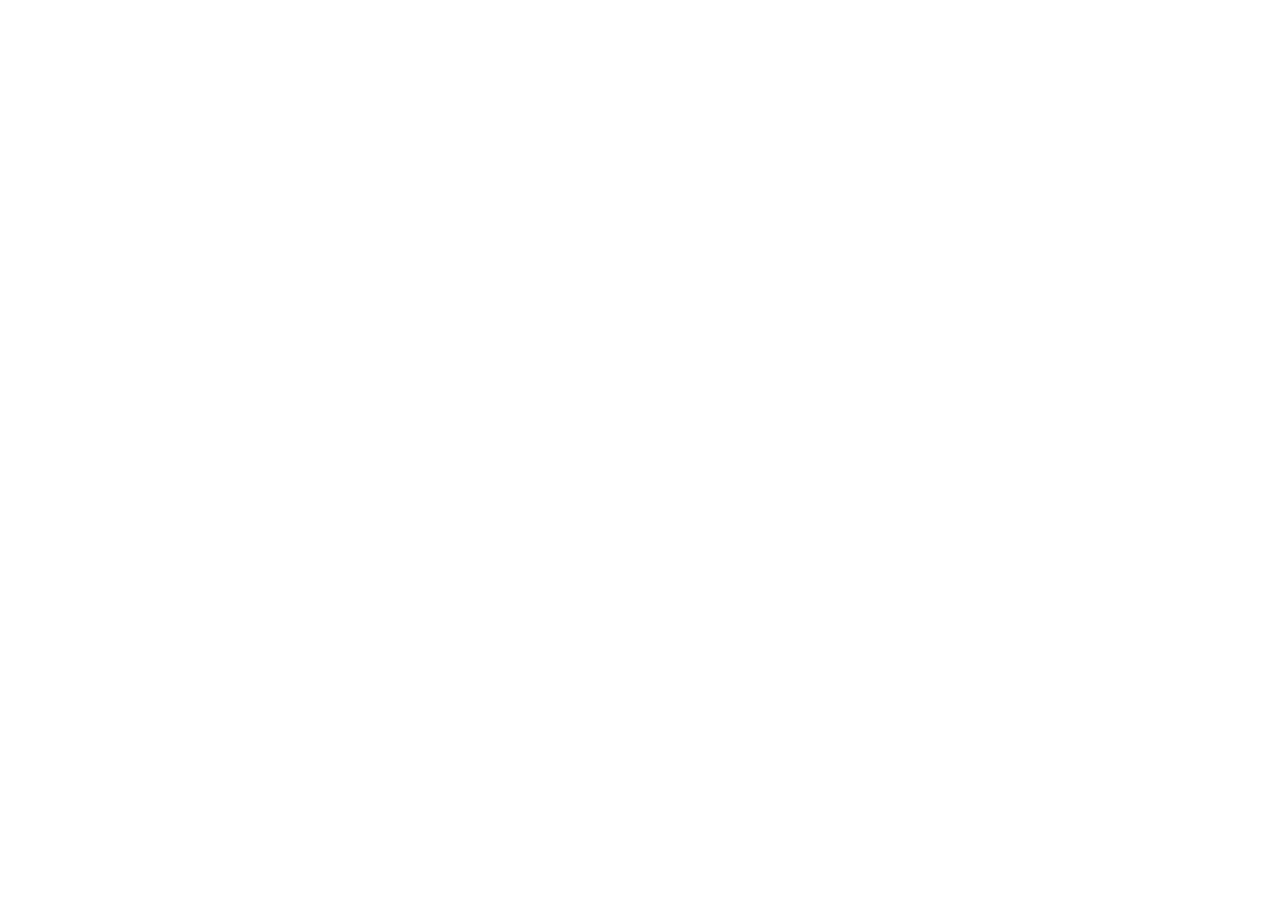
==== commit e646f59c: "Added js code to index.html" ====
--- a/index.html
+++ b/index.html
@@ -4,529 +4,118 @@
     <meta charset="UTF-8">
     <meta name="viewport" content="width=device-width, initial-scale=1.0">
     <title>Главная Страница</title>
-    <link rel="stylesheet" href="src/assets/styles/style.css">
 </head>
 <body>
+    <script>
+        // Задание 1
+        function pickPropArray(array, property){
+            return array
+            .filter((item) => Object.hasOwn(item,property))
+            .map((item) => item[property]);
+        }
 
-    <div class="header-wrapper">
-        <header class="pc-header">
-            <div class="header-logo">
-                <a href="index.html">
-                    <img src="src/assets/img/Logo.png">
-                </a>
-            </div>
+        const students = [
+           { name: 'Павел', age: 20 },
+           { name: 'Иван', age: 20 },
+           { name: 'Эдем', age: 20 },
+           { name: 'Денис', age: 20 },
+           { name: 'Виктория', age: 20 },
+           { age: 40 },
+        ]
+            
+        const result = pickPropArray(students, 'name')
+        
+        console.log('Задание 1') 
+        console.log(result) 
+        
+        // Задание 2
+        function createCounter() {
+            let counter = 0;
+          return function () {
+            counter++;
+            console.log(counter);
+          }
+        }
 
-            <nav class="header-nav">
-                <a href="#" class="header-nav-link">Services</a>
-                <a href="#" class="header-nav-link">Media</a>
-                <a href="#" class="header-nav-link">Cases</a>
-                <a href="#" class="header-nav-link">FAQ</a>
-                <a href="#" class="header-nav-link">Contacts</a>
-            </nav>
+        console.log('Задание 2') 
+        const counter1 = createCounter()
+        counter1()
+        counter1()
 
-            <div class="header-contacts">
-                <div class="header-phones">
-                    <img src="src/assets/img/phone.png" alt="" class="header-icon">
-                    <a href="tel:+77072548147" class="header-phone-link">+7 (919) 999 999</a>
-                    <a href="tel:+77783959026" class="header-phone-link">+7 (919) 999 999</a>
-                    <img src="src/assets/img/mail.png" alt="" class="header-icon">
-                    <a class="header-email-link">Leo@mail.com</a>
-                </div>
-            </div>
-        </header>
-    </div>
+        const counter2 = createCounter()
+        counter2()
+        counter2()
 
-    <div class="mobile-header-wrapper">
-        <header class="mobile-header">
-            <div class="mobile-burger">
-                <a href="index.html">
-                    <img src="src/assets/img/menu.png">
-                </a>
-            </div>
-            <div class="header-logo">
-                <a href="index.html">
-                    <img src="src/assets/img/Logo.png">
-                </a>
-            </div>
-            <div class="header-contacts">
-                <img src="src/assets/img/mail.png" alt="" class="header-icon">
-                <a class="header-email-link">Leo@mail.com</a>
-            </div>
-        </header>
-    </div>
+        // Задание 3
+        function spinWords(text){
+            return text
+                .split(' ')
+                .map((word) => {
+                    if (word.length >= 5) {
+                        return word.split('').reverse().join('');
+                    }
+                    return word; 
+                })
+                .join(' ');
+        }
+        
+        console.log('Задание 3') 
+        const result1 = spinWords( "Привет от Legacy" )
+        console.log(result1) 
+
+        const result2 = spinWords( "This is a test" )
+        console.log(result2)
+
+        // Задание 4
+        function targetSum(nums, target) {
+            let numPlace = new Map();
+        
+            for (let i = 0; i < nums.length; i++) {
+                let difference = target - nums[i];
+        
+                if (numPlace.has(difference)) {
+                    return [numPlace.get(difference), i];
+                }
+        
+                numPlace.set(nums[i], i);
+            }
+      
+            return [];
+        }
+        console.log('Задание 4')
+        console.log(targetSum([2, 7, 11, 15], 9));
+
+        // Задание 5
+        function commonPrefix(text) {
+            if (text.length === 0){
+                return "";
+            } 
+            let firstWord = text[0];
+            let longestPart = "";
+        
+            for (let i = 0; i < firstWord.length; i++) {
+                for (let j = i + 2; j <= firstWord.length; j++) {
+                    let wordPart = firstWord.slice(i, j);
+                    let isInWords = text.every((word) => word.includes(wordPart));
+                    
+                    if (isInWords && wordPart.length > longestPart.length) {
+                        longestPart = wordPart;
+                    }
+                }
+            }
+            return longestPart;
+        }
+
+        console.log(commonPrefix(["цветок", "поток", "хлопок"]));
+        console.log(commonPrefix(["собака", "гоночная машина", "машина"]));
+    </script>
 
     <main>
-        <div class="hero-block">
-            <div class="hero-left">
-                <div class="hero-description">
-                    <h1>
-                        Development of <span> mobile applications </span> and <span> web services </span>
-                        of any complexity
-                    </h1>
-                    <p>
-                        We create mobile applications for iOS, Android that transfer
-                        your business to mobile applications of your customers' devices
-                    </p>
-                </div>
-                <div class="mobile-hero-image">
-                    <div class="hero-phone-scroll">
-                    <div class="scroll-column column-up">
-                        <div class="column-track">
-                            <img src="src/assets/img/scroll1.jpg" alt="Phone screen left">
-                            <img src="src/assets/img/scroll2.jpg" alt="Phone screen left">
-                            <img src="src/assets/img/scroll3.jpg" alt="Phone screen left">
-
-                            <img src="src/assets/img/scroll1.jpg" alt="Phone screen left">
-                            <img src="src/assets/img/scroll2.jpg" alt="Phone screen left">
-                            <img src="src/assets/img/scroll3.jpg" alt="Phone screen left">
-                        </div>
-                    </div>
-                    <div class="scroll-column column-down">
-                        <div class="column-track">
-                            <img src="src/assets/img/scroll4.jpg" alt="Phone screen right">
-                            <img src="src/assets/img/scroll5.jpg" alt="Phone screen right">
-                            <img src="src/assets/img/scroll6.jpg" alt="Phone screen left">
-
-                            <img src="src/assets/img/scroll4.jpg" alt="Phone screen right">
-                            <img src="src/assets/img/scroll5.jpg" alt="Phone screen right">
-                            <img src="src/assets/img/scroll6.jpg" alt="Phone screen left">
-                        </div>
-                    </div>
-                </div>
-                </div>
-                <div class="hero-content">
-                    <form class="hero-form" action="#" method="post"> 
-                        <h2> Leave your contacts and we will call you back within 30 minutes </h2> 
-
-                        <div class="form-field"> 
-                            <label for="hero-phone">Phone number</label> 
-                            <input id="hero-phone" type="tel" name="phone" placeholder="+7 (702) 517-11-98" required> 
-                        </div> 
-                    
-                        <div class="form-field"> 
-                            <label for="hero-name">Full name</label> 
-                            <input id="hero-name" type="text" name="name" placeholder="Агадиль" required> 
-                        </div> 
-                    
-                        <button type="submit"> Get consultation </button> 
-                    </form>
-                </div>
-            </div>
-            <div class="hero-image">
-                <div class="hero-phone-scroll">
-                    <div class="scroll-column column-up">
-                        <div class="column-track">
-                            <img src="src/assets/img/scroll1.jpg" alt="Phone screen left">
-                            <img src="src/assets/img/scroll2.jpg" alt="Phone screen left">
-                            <img src="src/assets/img/scroll3.jpg" alt="Phone screen left">
-
-                            <img src="src/assets/img/scroll1.jpg" alt="Phone screen left">
-                            <img src="src/assets/img/scroll2.jpg" alt="Phone screen left">
-                            <img src="src/assets/img/scroll3.jpg" alt="Phone screen left">
-                        </div>
-                    </div>
-                    <div class="scroll-column column-down">
-                        <div class="column-track">
-                            <img src="src/assets/img/scroll4.jpg" alt="Phone screen right">
-                            <img src="src/assets/img/scroll5.jpg" alt="Phone screen right">
-                            <img src="src/assets/img/scroll6.jpg" alt="Phone screen left">
-
-                            <img src="src/assets/img/scroll4.jpg" alt="Phone screen right">
-                            <img src="src/assets/img/scroll5.jpg" alt="Phone screen right">
-                            <img src="src/assets/img/scroll6.jpg" alt="Phone screen left">
-                        </div>
-                    </div>
-                </div>
-            </div>
-        </div>
-
-        <div class="dev-cycle-block">
-            <div class="dev-cycle-info">
-                <h1>
-                    Full development cycle
-                </h1>
-                <p>
-                    We use proven technologies
-                </p>
-                <div class="dev-cycle-listing">
-                    <h3>
-                        Web
-                    </h3>
-                    <p>
-                        PHP <span>/</span> Javascript <span>/</span> Node.JS <span>/</span> Web Socket <span>/</span> Socket.io <span>/</span> Vue.js
-                        <span>/</span> <br> Nuxt <span>/</span> MySQL <span>/</span> Laravel <span>/</span> GO lang <span>/</span> django <span>/</span> Python
-                    </p>
-                </div>
-                <div class="dev-cycle-listing">
-                    <h3>
-                        Mobile
-                    </h3>
-                    <p>
-                        Swift <span>/</span>  Kotlin <span>/</span>  Alamofire <span>/</span>  Firebase <span>/</span>  CoreData <span>/</span>  Room <span>/</span>  Realm 
-                        <span>/</span> <br>Coroutine <span>/</span> RxJava <span>/</span> RxSwift <span>/</span> Unit Test <span>/</span> Navigation
-                    </p>
-                </div>
-            </div>
-
-            <div class="dev-cycle-tabs">
-                <a href="#">
-                    iOS development <img src="src/assets/img/arrow.png">
-                </a>
-                <a href="#">
-                    Android development <img src="src/assets/img/arrow.png">
-                </a>
-                <a href="#">
-                    Web development <img src="src/assets/img/arrow.png">
-                </a>
-                <a href="#">
-                    UI/UX design <img src="src/assets/img/arrow.png">
-                </a>
-                <a href="#">
-                    Testing <img src="src/assets/img/arrow.png">
-                </a>
-                <a href="#">
-                    Launch <img src="src/assets/img/arrow.png">
-                </a>
-                <a href="#">
-                    IT consulting <img src="src/assets/img/arrow.png">
-                </a>
-            </div>
-        </div>
-
-        <div class="projects-block">
-            <h2>
-                Developed more than <span>100</span>
-                <br>
-                projects in <span>15</span> industries
-            </h2>
-
-            <div class="projects-fields">
-                <p><img src="src/assets/img/fields/social.png"> Social media</p>
-                <p><img src="src/assets/img/fields/fitness.png"> Fitness and sport</p>
-                <p><img src="src/assets/img/fields/bank.png"> Bank</p>
-                <p><img src="src/assets/img/fields/construction.png"> Construction</p>
-                <p><img src="src/assets/img/fields/game.png"> Game projects</p>
-                <p><img src="src/assets/img/fields/education.png"> Education</p>
-                <p><img src="src/assets/img/fields/auto.png"> Auto, transport</p>
-                <p><img src="src/assets/img/fields/medicine.png"> Medicine, health</p>
-                <p><img src="src/assets/img/fields/restoraunt.png"> Restaurants, food delivery</p>
-                <p><img src="src/assets/img/fields/market.png"> Marketplaces</p>
-                <p><img src="src/assets/img/fields/AR.png"> AR technology</p>
-                <p><img src="src/assets/img/fields/TV.png"> TV series</p>
-                <p><img src="src/assets/img/fields/startups.png"> Startups</p>
-                <p><img src="src/assets/img/fields/religion.png"> Religion</p>
-                <p><img src="src/assets/img/fields/online.png"> Online cources</p>
-            </div>
-
-            <h2>
-                Projects we are proud of
-            </h2>
-            <p>
-                Our software development company is truly
-                proud of the wonderful clients we have <br>
-                worked with. We enjoy a long-term partnership
-            </p>
-     
-            <div class="links-tab">
-                <div class="links">
-                    <a href="#">I-teka</a>
-                    <a href="#">Dauletten</a>
-                    <a href="#">Guru Bosch</a>
-                    <a href="#">Santo</a>
-                    <a href="#">Home Credit Bank</a>
-                    <a href="#">BI Partners</a>
-                    <a href="#">Europharma</a>
-                </div>
-                <div class="links-tab-button">
-                    <a href="#">
-                        View 100 more projects
-                    </a>
-                </div>
-            </div>
-
-            <div class="project-overview">
-                <div class="project-overview-description">
-                    <h2 >
-                        I-teka
-                    </h2>
-                    <p>
-                        The application is designed to search for drugs by availability in pharmacies in cities. 
-                        During quarantine, the application helped many people, 
-                        which gives more value.
-                    </p>
-                    <p>
-                        Business analysis <span>/</span> iOS <span>/</span>  Android <span>/</span>  QA <span>/</span>  UI/UX Design
-                    </p>
-
-                    <div class="project-attributes">
-                        <p>
-                            <img src="src/assets/img/location.png"> Kazakhstan
-                        </p>
-                        <p>
-                            <img src="src/assets/img/work.png"> Medicine
-                        </p>
-                    </div>
-                    
-                    <div class="procent">
-                        <div>
-                            <span>400%</span>
-                            <p>
-                                User Growth
-                            </p>
-                        </div>
-                        <div>
-                            <span>+ 200 000</span>
-                            <p>
-                                Active Users
-                            </p>
-                        </div>
-                    </div>
-
-                    <div class="download">
-                        <img src="src/assets/img/ios.png">
-                        <img src="src/assets/img/google.png">
-                    </div>
-                </div>
-                <div class="project-overview-image">
-                    <img src="src/assets/img/i-teka.png">
-                </div>
-            </div>
-            <div class="mobile-tab-button">
-                <a href="#">
-                    View 100 more projects
-                </a>
-            </div>
-        </div>
-
-        <div class="contact-block">
-            <div class="contact-info">
-                <h1>
-                    Let's discuss <br>
-                    Your project
-                </h1>
-                <p>
-                    Let's figure out how to create an effective application, 
-                    its cost and terms of its development
-                </p>
-            </div>
-
-            <form class="contact-form" action="#" method="post"> 
-
-                <div class="form-field"> 
-                    <label>Phone number</label> 
-                    <input  type="tel" name="phone" placeholder="+7 (702) 517-11-98" required> 
-                </div> 
-                    
-                <div class="form-field"> 
-                    <label>Full name</label> 
-                    <input type="text" name="name" placeholder="Иван Иванов" required> 
-                </div> 
-                    
-                <button type="submit"> Discuss the project </button> 
-            </form>
-        </div>
-
-        <div class="dev-stages-block">
-            <h2>Application Development Stages</h2>
-            <div class="dev-stages-content">
-                <div class="dev-stage-card">
-                    <h3> <img src="src/assets/img/stages/planing.svg"> Analysis </h3>
-                    <p> 
-                        We write technical specifications for development, taking into account the business processes
-                        and technologies of the customer and the needs of users.
-                    </p>
-                    <img class="dev-stage-number" src="src/assets/img/stages/1.png">
-                </div>
-
-                <div class="dev-stage-card">
-                    <h3> <img src="src/assets/img/stages/graphic-design.svg"> Design </h3>
-                    <p> 
-                        We adapt the customer's corporate identity to the platform guidelines. 
-                        We draw convenient and understandable interfaces.
-                    </p>
-                    <img class="dev-stage-number" src="src/assets/img/stages/2.png">
-                </div>
-
-                <div class="dev-stage-card">
-                    <h3> <img src="src/assets/img/stages/coding-language.svg"> Development </h3>
-                    <p> 
-                        We create an extensible architecture, write clean and stable code.
-                        We integrate with customer technologies.
-                    </p>
-                    <img class="dev-stage-number" src="src/assets/img/stages/3.png">
-                </div>
-
-                <div class="dev-stage-card">
-                    <h3> <img src="src/assets/img/stages/security.svg"> Testing </h3>
-                    <p> 
-                        We carry out functional testing and do bug fixes.
-                        We adapt the application to different phone resolutions
-                    </p>
-                    <img class="dev-stage-number" src="src/assets/img/stages/4.png">
-                </div>
-
-                <div class="dev-stage-card">
-                    <h3> <img src="src/assets/img/stages/hosting 1.svg"> Launching </h3>
-                    <p> 
-                        We design the application page and publish it in the App Store and Google Play stores.
-                    </p>
-                    <img class="dev-stage-number" src="src/assets/img/stages/5.png">
-                </div>
-
-                <div class="dev-stage-card">
-                    <h3> <img src="src/assets/img/stages/application.svg"> Support </h3>
-                    <p> 
-                        We monitor the stability of the application, 
-                        update it for new devices and versions of iOS and Android.
-                    </p>
-                    <img class="dev-stage-number" src="src/assets/img/stages/6.png">
-                </div>
-            </div>
-        </div>
-
-        <div class="team-block">
-            <div class="team-description">
-                <div class="team-title">
-                    <h2>Our team</h2>
-                    <p>Thousand is a full-cycle digital production company with its own product analytics, design, web and mobile development.</p>
-                </div>
-
-                <div class="mobile-team-media">
-                    <img class="playbutton" src="src/assets/img/playbutton.png">
-                    <img class="team-video" src="src/assets/img/team.png">
-                </div>
-
-                <div class="stats">
-                    <div class="stats">
-                        <div class="stat-item">
-                            <span>28</span>
-                            <span>team members</span>
-                        </div>
-                        <div class="stat-item">
-                            <span>+100</span>
-                            <span>projects</span>
-                        </div>
-                        <div class="stat-item">
-                            <span>7 years</span>
-                            <span>in IT sphere</span>
-                        </div>
-                    </div>
-                </div>
-                <p>All the necessary specialists - from a designer to a tester - are on our staff. We hire the best specialists in the market. It's expensive but worth it</p>
-            </div>
-            
-            <div class="team-media">
-                <img class="playbutton" src="src/assets/img/playbutton.png">
-                <img class="team-video" src="src/assets/img/team.png">
-            </div>
-        </div>
-
-        <div class="book-contact-block">
-
-            <div class="book-left">
-                <div class="book-title">
-                    <h1>
-                        Get the book for free by leaving your contacts
-                    </h1>
-                </div>
-                <img class="mobile-book-img" src="src/assets/img/book.png">
-                <form class="book-contact-form" action="#" method="post"> 
-                    <div class="form-field"> 
-                        <label>Phone number</label> 
-                        <input  type="tel" name="phone" placeholder="+7 (702) 517-11-98" required> 
-                    </div> 
-
-                    <div class="form-field"> 
-                        <label>&nbsp;</label> 
-                        <input type="text" name="name" placeholder="Your full name" required> 
-                    </div> 
-
-                    <div class="form-field"> 
-                        <label>email</label> 
-                        <input type="text" name="name" placeholder="mail@mail.com" required> 
-                    </div> 
-                    <button type="submit">Send me ebook to my mail</button> 
-                    
-                </form>
-                
-            </div>
-            
-            <img class="book-img" src="src/assets/img/book.png">
-        </div>
-
-        <div class="FAQ-block">
-            <h2>FAQ</h2>
-            <div class="FAQ-content">
-                <div class="FAQ-card">
-                    <div class="FAQ-title">
-                        <h3> What is the cost of a mobile application? </h3>
-                        <img class="" src="src/assets/img/FAQ open.png">
-                    </div>
-                    
-                </div>
-
-                <div class="FAQ-card">
-                    <div class="FAQ-title">
-                        <h3> Do you provide a guarantee for the mobile application?</h3>
-                        <img class="" src="src/assets/img/FAQ open.png">
-                    </div>
-                </div>
-
-                <div class="FAQ-card">
-                    <div class="FAQ-title">
-                        <h3> How long will development take? </h3>
-                        <img class="FAQ-image" src="src/assets/img/FAQ close.png">
-                    </div>
-                    <p>
-                        Development terms directly depend on the requirements for the mobile application, the characteristics of the company, as well as the wishes of the customer.
-                        Average development time from start to finished application:
-                    </p>
-                    <p>
-                        Medium projects up to 3 months.
-                        Large projects about 4-6 months.
-                        To get a more accurate estimate of the project completion time, it is necessary to determine the main task of the application, think over its logic and functionality.
-                    </p>
-                </div>
-
-                <div class="FAQ-card">
-                    <div class="FAQ-title">
-                        <h3> I will not tell my idea, do you guarantee confidentiality? </h3>
-                        <img class="" src="src/assets/img/FAQ open.png">
-                    </div>
-                </div>
-            </div>
-        </div>
 
     </main>
-    
+
     <footer class = "main-footer">
-        <h2>IT WEBSITE</h2>
-        <div class="footer-info-blocks">
-            <div>
-                <p><img src="src/assets/img/phone1.png"> Contact nums</p>
-                <a href="#" class="footer-item-link">+7 (919) 999 999</a>
-            </div>
 
-            <div>
-                <p><img src="src/assets/img/mail1.png"> Post</p>
-                <a href="#" class="footer-item-link">Leo@mail.com</a>
-            </div>
-
-            <div>
-                <p><img src="src/assets/img/address.png" > Adress</p>
-                <span class="footer-item-link">City city, steet st. 90</span>
-            </div>
-
-            <div>
-                <p><img src="src/assets/img/document.png"> Leave a request</p>
-                <a href="#" class="footer-item-link">Leave a request</a>
-            </div>
-        </div>
-
-        <div class="footer-bottom">
-            <img src="src/assets/img/map.png" >
-            <span>We work throughout world</span>
-        </div>
     </footer>
 </body>
 </html>
